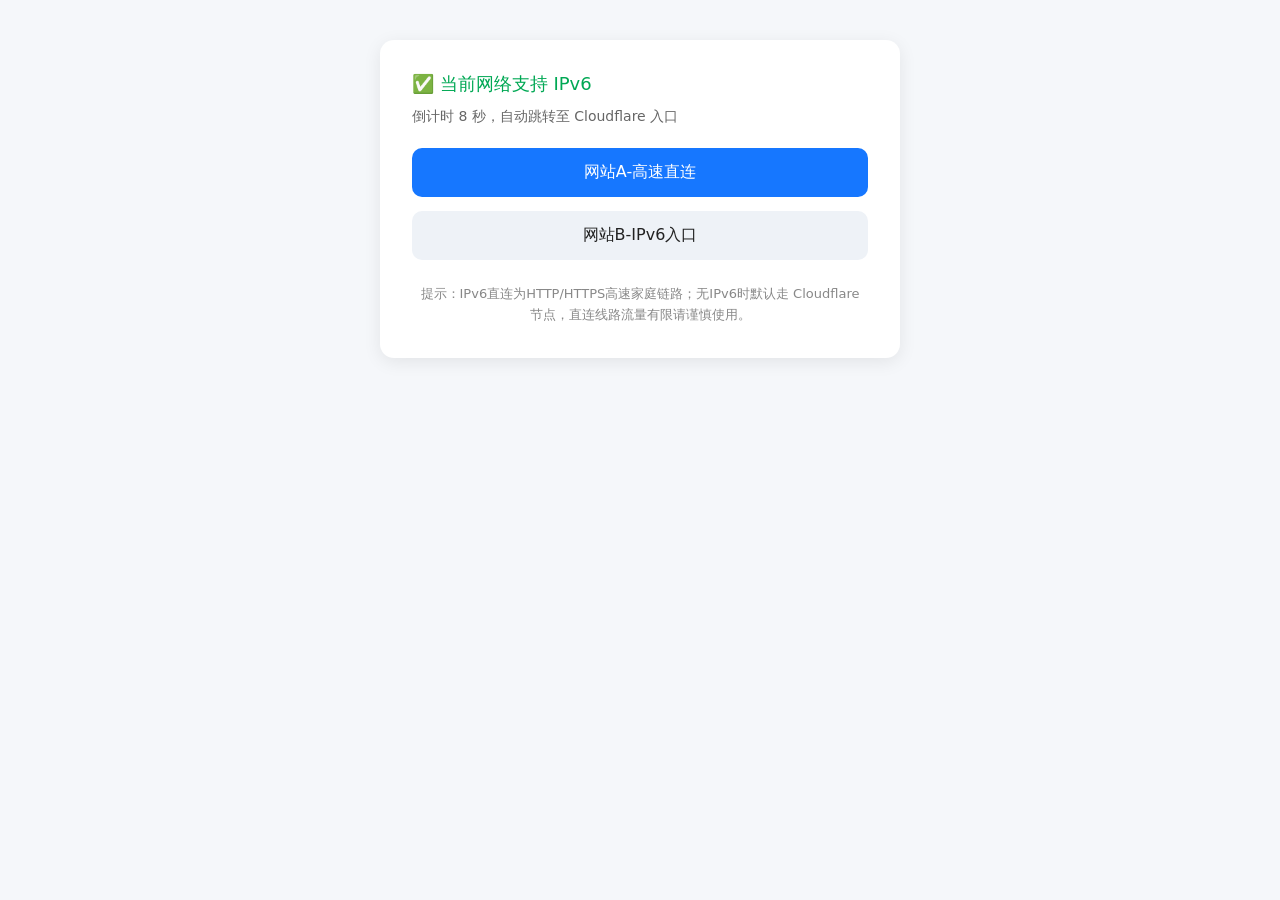
==== index.html @ 2b81e606 "Update index.html" ====
<!DOCTYPE html>
<html lang="zh-CN">
<head>
<meta charset="UTF-8">
<meta name="viewport" content="width=device-width, initial-scale=1.0">
<title>网络入口智能选择</title>
<style>
*{box-sizing:border-box;margin:0;padding:0;}
body{font-family:system-ui,-apple-system,Segoe UI,Roboto,sans-serif;margin:0;padding:40px 20px;background:#f5f7fa;color:#222;min-height:100vh;display:flex;flex-direction:column;align-items:center;}
.container{max-width:520px;width:100%;background:#fff;padding:32px;border-radius:14px;box-shadow:0 4px 18px rgba(0,0,0,0.08);}
.status{font-size:18px;margin-bottom:12px;font-weight:500;}
.ok{color:#00a854;}
.no{color:#f5222d;}
.detecting{color:#1677ff;}
.countdown{font-size:14px;color:#666;margin-bottom:20px;min-height:20px;}
.ping-box{margin-bottom:20px;padding:12px;background:#f8f9fa;border-radius:8px;font-size:13px;display:none;}
.ping-box ul{list-style:none;margin-top:8px;}
.ping-box li{display:flex;justify-content:space-between;padding:4px 0;color:#555;}
.ping-box li.fast{color:#00a854;}
.btns{display:flex;flex-direction:column;gap:14px;}
a.btn{display:block;text-align:center;padding:14px 16px;border-radius:10px;text-decoration:none;font-size:16px;font-weight:500;transition:0.2s;}
a.btn-primary{background:#1677ff;color:#fff;}
a.btn-primary:hover{background:#0958d9;}
a.btn-secondary{background:#eef2f7;color:#222;}
a.btn-secondary:hover{background:#dde3ec;}
.tip-note{margin-top:24px;font-size:13px;color:#888;text-align:center;line-height:1.6;}
</style>
</head>
<body>
<div class="container">
<div id="statusText" class="status detecting">⚡ 正在检测网络环境…</div>
<div id="cdText" class="countdown"></div>

<!-- 备用线路延迟展示区 -->
<div id="pingBox" class="ping-box">
  <div>📊 IPv4 备用线路延迟检测：</div>
  <ul id="pingList"></ul>
</div>

<div id="btnGroup" class="btns"></div>

<div class="tip-note">
提示：IPv6直连为HTTP/HTTPS高速家庭链路；无IPv6时默认走 Cloudflare 节点，直连线路流量有限请谨慎使用。
</div>
</div>

<script>
// 1. 线路链接定义
const LINKS = {
    ipv6Yes: [
        { name: "网站A-高速直连", url: "http://linksprit.yyboxdns.com:5244/" },
        { name: "网站B-IPv6入口", url: "https://783326209.xyz:1524/" }
    ],
    ipv6No: [
        { name: "Cloudflare 首选入口", url: "https://pan.783326209.xyz/" },     // 默认第一选
        { name: "NAT中转入口", url: "https://nat77.yyboxdns.com:11558" },
        { name: "IPv4直连备用 (限流量)", url: "https://linksprit.iepose.cn/" } 
    ]
};

const DETECT_TIMEOUT = 1200; // IPv6 检测超时 (ms)
const AUTO_COUNT = 8;        // 跳转倒计时 (s)

// 2. IPv6 快速检测
function checkSingleIPv6(url, timeout) {
    return new Promise((resolve, reject) => {
        const img = new Image();
        const timer = setTimeout(() => { img.src = ""; reject(); }, timeout);
        img.onload = img.onerror = () => { clearTimeout(timer); resolve(true); };
        img.src = url + "?t=" + Date.now();
    });
}

async function detectIPv6() {
    const nodes = [
        "https://v6.ipv6-test.de/img/empty.gif",
        "https://ipv6.test-ipv6.com/images-idx/00.gif"
    ];
    try {
        await Promise.any(nodes.map(url => checkSingleIPv6(url, DETECT_TIMEOUT)));
        return true;
    } catch {
        return false;
    }
}

// 3. 对输入的 URL 发起简单的 HTTP 延迟测试
function testUrlLatency(targetUrl, timeout = 1800) {
    return new Promise((resolve) => {
        const start = performance.now();
        const img = new Image();
        let handled = false;
        
        const timer = setTimeout(() => {
            if (!handled) { handled = true; img.src = ""; resolve(Infinity); }
        }, timeout);

        img.onload = img.onerror = () => {
            if (!handled) {
                handled = true;
                clearTimeout(timer);
                resolve(Math.round(performance.now() - start));
            }
        };

        // 通过拼接 favicon.ico 进行链接测速
        try {
            const urlObj = new URL(targetUrl);
            img.src = `${urlObj.origin}/favicon.ico?t=${Date.now()}`;
        } catch(e) {
            img.src = targetUrl + "?t=" + Date.now();
        }
    });
}

// 并发测试 IPv4 的三个入口延迟
async function checkIPv4Latencies() {
    const box = document.getElementById("pingBox");
    const listEl = document.getElementById("pingList");
    box.style.display = "block";

    // 对 ipv6No 中的 3 个网址并发测速
    const tasks = LINKS.ipv6No.map(async (item) => {
        const latency = await testUrlLatency(item.url);
        return { name: item.name, latency };
    });

    const results = await Promise.all(tasks);

    // 渲染延迟列表
    listEl.innerHTML = "";
    results.forEach((item) => {
        const li = document.createElement("li");
        const msText = item.latency === Infinity ? "超时" : `${item.latency} ms`;
        if (item.latency < 200) li.className = "fast";
        li.innerHTML = `<span>${item.name}</span><span>${msText}</span>`;
        listEl.appendChild(li);
    });
}

// 4. 渲染按钮与倒计时
function renderButtons(list){
    const box = document.getElementById("btnGroup");
    box.innerHTML = "";
    list.forEach((item, idx) => {
        const a = document.createElement("a");
        a.className = idx === 0 ? "btn btn-primary" : "btn btn-secondary";
        a.href = item.url;
        a.textContent = item.name;
        box.appendChild(a);
    });
}

function startCountdown(sec, callback){
    let t = sec;
    const el = document.getElementById("cdText");
    el.innerText = `倒计时 ${t} 秒，自动跳转至 Cloudflare 入口`;
    
    const timer = setInterval(() => {
        t -= 1;
        if (t < 0) {
            clearInterval(timer);
            callback();
        } else {
            el.innerText = `倒计时 ${t} 秒，自动跳转至 Cloudflare 入口`;
        }
    }, 1000);
}

// 5. 主程序逻辑
(async function main(){
    const statusEl = document.getElementById("statusText");
    const hasIPv6 = await detectIPv6();

    if (hasIPv6) {
        statusEl.className = "status ok";
        statusEl.innerText = "✅ 当前网络支持 IPv6";
        renderButtons(LINKS.ipv6Yes);
        startCountdown(AUTO_COUNT, () => {
            location.assign(LINKS.ipv6Yes[0].url);
        });
    } else {
        statusEl.className = "status no";
        statusEl.innerText = "❌ 当前无可用 IPv6，已切换至备用线路";
        
        // 渲染按顺序排列的按钮（Cloudflare 为首选蓝色按钮）
        renderButtons(LINKS.ipv6No);

        // 后台并发检测 3 个网址的延迟并展示在页面上
        checkIPv4Latencies();

        // 倒计时结束后固定跳转至第 1 个入口（即 Cloudflare 首选入口）
        startCountdown(AUTO_COUNT, () => {
            location.assign(LINKS.ipv6No[0].url);
        });
    }
})();
</script>
</body>
</html>
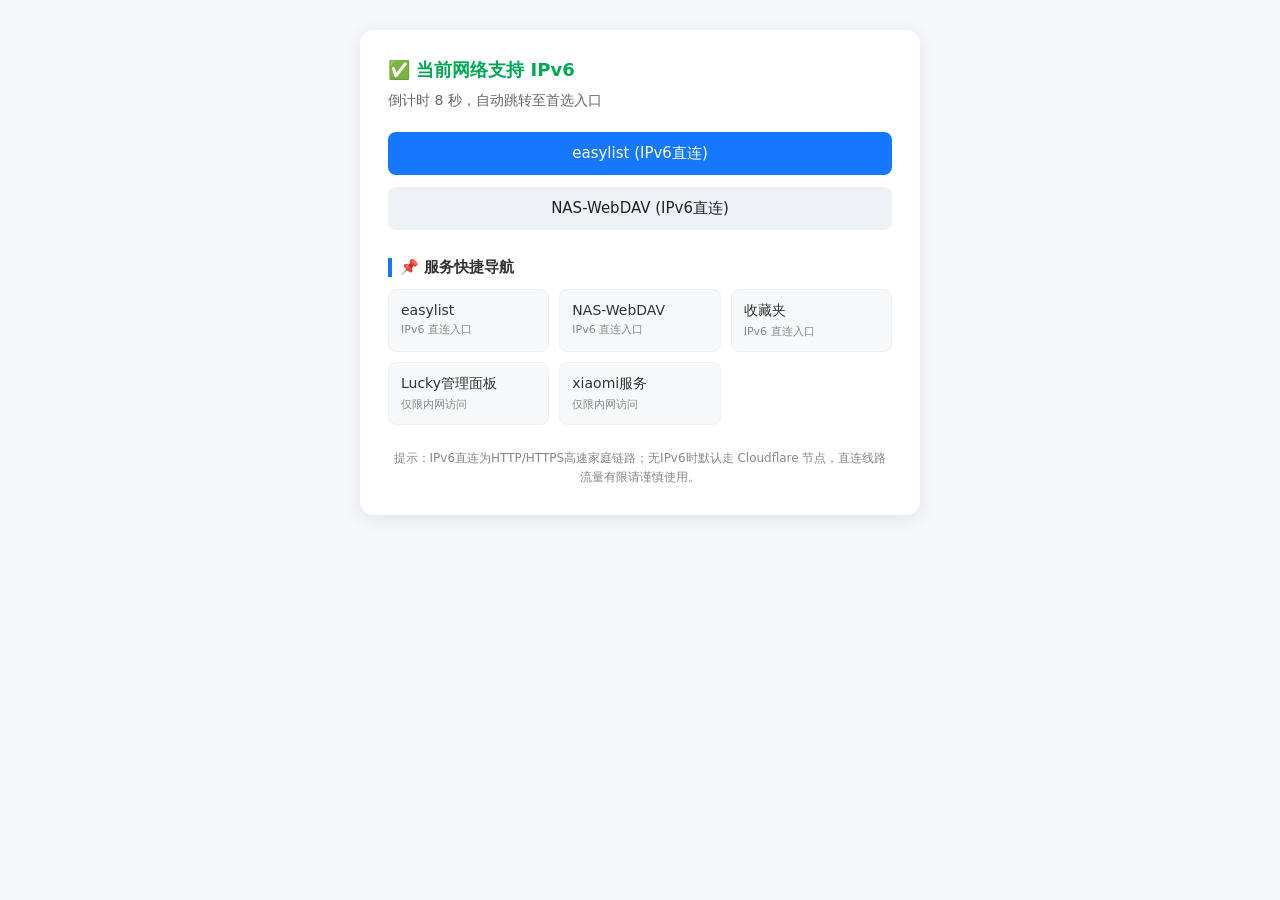
==== commit dfee24f5: "Update index.html" ====
--- a/index.html
+++ b/index.html
@@ -4,11 +4,18 @@
 <meta charset="UTF-8">
 <meta name="viewport" content="width=device-width, initial-scale=1.0">
 <title>网络入口智能选择</title>
+
+<!-- GitHub Pages 专属优化：预解析核心域名 DNS -->
+<link rel="dns-prefetch" href="//pan.783326209.xyz">
+<link rel="dns-prefetch" href="//783326209.xyz">
+<link rel="dns-prefetch" href="//nat77.yyboxdns.com">
+<link rel="dns-prefetch" href="//linksprit.iepose.cn">
+
 <style>
 *{box-sizing:border-box;margin:0;padding:0;}
-body{font-family:system-ui,-apple-system,Segoe UI,Roboto,sans-serif;margin:0;padding:40px 20px;background:#f5f7fa;color:#222;min-height:100vh;display:flex;flex-direction:column;align-items:center;}
-.container{max-width:520px;width:100%;background:#fff;padding:32px;border-radius:14px;box-shadow:0 4px 18px rgba(0,0,0,0.08);}
-.status{font-size:18px;margin-bottom:12px;font-weight:500;}
+body{font-family:system-ui,-apple-system,Segoe UI,Roboto,sans-serif;padding:30px 16px;background:#f5f7fa;color:#222;min-height:100vh;display:flex;flex-direction:column;align-items:center;}
+.container{max-width:560px;width:100%;background:#fff;padding:28px;border-radius:14px;box-shadow:0 4px 18px rgba(0,0,0,0.08);}
+.status{font-size:18px;margin-bottom:10px;font-weight:600;}
 .ok{color:#00a854;}
 .no{color:#f5222d;}
 .detecting{color:#1677ff;}
@@ -17,13 +24,22 @@
 .ping-box ul{list-style:none;margin-top:8px;}
 .ping-box li{display:flex;justify-content:space-between;padding:4px 0;color:#555;}
 .ping-box li.fast{color:#00a854;}
-.btns{display:flex;flex-direction:column;gap:14px;}
-a.btn{display:block;text-align:center;padding:14px 16px;border-radius:10px;text-decoration:none;font-size:16px;font-weight:500;transition:0.2s;}
+.btns{display:flex;flex-direction:column;gap:12px;}
+a.btn{display:block;text-align:center;padding:12px 16px;border-radius:8px;text-decoration:none;font-size:15px;font-weight:500;transition:0.2s;}
 a.btn-primary{background:#1677ff;color:#fff;}
 a.btn-primary:hover{background:#0958d9;}
 a.btn-secondary{background:#eef2f7;color:#222;}
 a.btn-secondary:hover{background:#dde3ec;}
-.tip-note{margin-top:24px;font-size:13px;color:#888;text-align:center;line-height:1.6;}
+
+/* 新增底部导航区样式 */
+.section-title{margin-top:28px;margin-bottom:12px;font-size:15px;font-weight:600;color:#333;border-left:4px solid #1677ff;padding-left:8px;}
+.services-grid{display:grid;grid-template-columns:repeat(auto-fill, minmax(150px, 1fr));gap:10px;}
+.service-card{display:flex;flex-direction:column;padding:12px;background:#f8f9fa;border:1px solid #eef2f7;border-radius:8px;text-decoration:none;color:#333;transition:0.2s;}
+.service-card:hover{background:#eef2f7;border-color:#d0d7de;}
+.service-name{font-size:14px;font-weight:500;margin-bottom:4px;}
+.service-tag{font-size:11px;color:#888;}
+
+.tip-note{margin-top:24px;font-size:12px;color:#888;text-align:center;line-height:1.6;}
 </style>
 </head>
 <body>
@@ -37,7 +53,12 @@
   <ul id="pingList"></ul>
 </div>
 
+<!-- 核心导航按钮 (自动判定类型跳转) -->
 <div id="btnGroup" class="btns"></div>
+
+<!-- 底部服务导航列表 -->
+<div class="section-title">📌 服务快捷导航</div>
+<div id="servicesGroup" class="services-grid"></div>
 
 <div class="tip-note">
 提示：IPv6直连为HTTP/HTTPS高速家庭链路；无IPv6时默认走 Cloudflare 节点，直连线路流量有限请谨慎使用。
@@ -45,23 +66,32 @@
 </div>
 
 <script>
-// 1. 线路链接定义
+// 1. 核心分流入口
 const LINKS = {
     ipv6Yes: [
-        { name: "网站A-高速直连", url: "http://linksprit.yyboxdns.com:5244/" },
-        { name: "网站B-IPv6入口", url: "https://783326209.xyz:1524/" }
+        { name: "easylist (IPv6直连)", url: "http://783326209.xyz:1524" },
+        { name: "NAS-WebDAV (IPv6直连)", url: "http://783326209.xyz:1505" }
     ],
     ipv6No: [
-        { name: "Cloudflare 首选入口", url: "https://pan.783326209.xyz/" },     // 默认第一选
+        { name: "Cloudflare 首选入口", url: "https://pan.783326209.xyz/" },     
         { name: "NAT中转入口", url: "https://nat77.yyboxdns.com:11558" },
         { name: "IPv4直连备用 (限流量)", url: "https://linksprit.iepose.cn/" } 
     ]
 };
 
+// 2. 底部服务列表数据（支持 IPv4 / IPv6 / 内网 智能映射）
+const SERVICES = [
+    { name: "easylist", v4: "http://pan.783326209.xyz", v6: "http://783326209.xyz:1524", lan: "http://192.168.2.105:5244" },
+    { name: "NAS-WebDAV", v4: "http://dav.783326209.xyz", v6: "http://783326209.xyz:1505", lan: "http://192.168.2.105:5005" },
+    { name: "收藏夹", v4: "https://book.783326209.xyz", v6: "http://783326209.xyz:1392", lan: "http://192.168.2.105:35092" },
+    { name: "Lucky管理面板", v4: "", v6: "", lan: "http://192.168.2.105:16601/" },
+    { name: "xiaomi服务", v4: "", v6: "", lan: "http://192.168.2.105:35041/" }
+];
+
 const DETECT_TIMEOUT = 1200; // IPv6 检测超时 (ms)
 const AUTO_COUNT = 8;        // 跳转倒计时 (s)
 
-// 2. IPv6 快速检测
+// 3. IPv6 快速检测
 function checkSingleIPv6(url, timeout) {
     return new Promise((resolve, reject) => {
         const img = new Image();
@@ -84,7 +114,7 @@
     }
 }
 
-// 3. 对输入的 URL 发起简单的 HTTP 延迟测试
+// 4. 对备用入口发起 HTTP 延迟测试
 function testUrlLatency(targetUrl, timeout = 1800) {
     return new Promise((resolve) => {
         const start = performance.now();
@@ -103,7 +133,6 @@
             }
         };
 
-        // 通过拼接 favicon.ico 进行链接测速
         try {
             const urlObj = new URL(targetUrl);
             img.src = `${urlObj.origin}/favicon.ico?t=${Date.now()}`;
@@ -113,13 +142,11 @@
     });
 }
 
-// 并发测试 IPv4 的三个入口延迟
 async function checkIPv4Latencies() {
     const box = document.getElementById("pingBox");
     const listEl = document.getElementById("pingList");
     box.style.display = "block";
 
-    // 对 ipv6No 中的 3 个网址并发测速
     const tasks = LINKS.ipv6No.map(async (item) => {
         const latency = await testUrlLatency(item.url);
         return { name: item.name, latency };
@@ -127,7 +154,6 @@
 
     const results = await Promise.all(tasks);
 
-    // 渲染延迟列表
     listEl.innerHTML = "";
     results.forEach((item) => {
         const li = document.createElement("li");
@@ -138,7 +164,7 @@
     });
 }
 
-// 4. 渲染按钮与倒计时
+// 5. 渲染顶部核心入口按钮
 function renderButtons(list){
     const box = document.getElementById("btnGroup");
     box.innerHTML = "";
@@ -151,10 +177,42 @@
     });
 }
 
+// 6. 渲染底部服务卡片列表 (智能选择 v6 / v4 / 内网 目标)
+function renderServices(hasIPv6) {
+    const group = document.getElementById("servicesGroup");
+    group.innerHTML = "";
+
+    SERVICES.forEach(item => {
+        let targetUrl = "";
+        let tagText = "";
+
+        if (hasIPv6 && item.v6) {
+            targetUrl = item.v6;
+            tagText = "IPv6 直连入口";
+        } else if (item.v4) {
+            targetUrl = item.v4;
+            tagText = "IPv4 入口";
+        } else {
+            targetUrl = item.lan;
+            tagText = "仅限内网访问";
+        }
+
+        const a = document.createElement("a");
+        a.className = "service-card";
+        a.href = targetUrl;
+        a.target = "_blank"; // 底部快捷链接默认新标签页打开
+        a.innerHTML = `
+            <span class="service-name">${item.name}</span>
+            <span class="service-tag">${tagText}</span>
+        `;
+        group.appendChild(a);
+    });
+}
+
 function startCountdown(sec, callback){
     let t = sec;
     const el = document.getElementById("cdText");
-    el.innerText = `倒计时 ${t} 秒，自动跳转至 Cloudflare 入口`;
+    el.innerText = `倒计时 ${t} 秒，自动跳转至首选入口`;
     
     const timer = setInterval(() => {
         t -= 1;
@@ -162,15 +220,18 @@
             clearInterval(timer);
             callback();
         } else {
-            el.innerText = `倒计时 ${t} 秒，自动跳转至 Cloudflare 入口`;
+            el.innerText = `倒计时 ${t} 秒，自动跳转至首选入口`;
         }
     }, 1000);
 }
 
-// 5. 主程序逻辑
+// 7. 主逻辑流程
 (async function main(){
     const statusEl = document.getElementById("statusText");
     const hasIPv6 = await detectIPv6();
+
+    // 根据网络探测结果渲染底部服务列表
+    renderServices(hasIPv6);
 
     if (hasIPv6) {
         statusEl.className = "status ok";
@@ -181,15 +242,11 @@
         });
     } else {
         statusEl.className = "status no";
-        statusEl.innerText = "❌ 当前无可用 IPv6，已切换至备用线路";
+        statusEl.innerText = "❌ 当前无可用 IPv6，已切换至 Cloudflare 节点";
         
-        // 渲染按顺序排列的按钮（Cloudflare 为首选蓝色按钮）
         renderButtons(LINKS.ipv6No);
-
-        // 后台并发检测 3 个网址的延迟并展示在页面上
         checkIPv4Latencies();
 
-        // 倒计时结束后固定跳转至第 1 个入口（即 Cloudflare 首选入口）
         startCountdown(AUTO_COUNT, () => {
             location.assign(LINKS.ipv6No[0].url);
         });
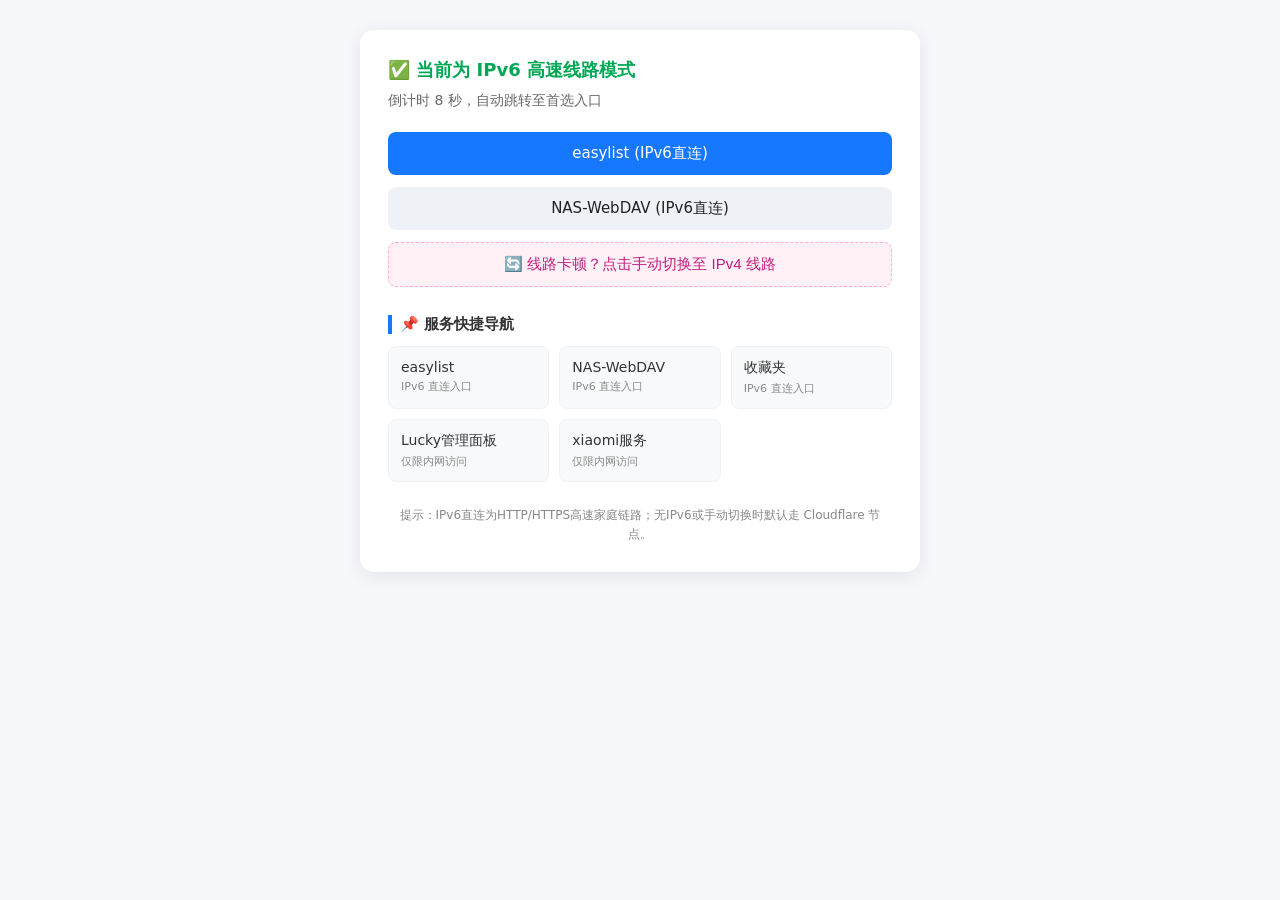
==== commit 6d7e3b78: "Update index.html" ====
--- a/index.html
+++ b/index.html
@@ -5,7 +5,6 @@
 <meta name="viewport" content="width=device-width, initial-scale=1.0">
 <title>网络入口智能选择</title>
 
-<!-- GitHub Pages 专属优化：预解析核心域名 DNS -->
 <link rel="dns-prefetch" href="//pan.783326209.xyz">
 <link rel="dns-prefetch" href="//783326209.xyz">
 <link rel="dns-prefetch" href="//nat77.yyboxdns.com">
@@ -25,13 +24,15 @@
 .ping-box li{display:flex;justify-content:space-between;padding:4px 0;color:#555;}
 .ping-box li.fast{color:#00a854;}
 .btns{display:flex;flex-direction:column;gap:12px;}
-a.btn{display:block;text-align:center;padding:12px 16px;border-radius:8px;text-decoration:none;font-size:15px;font-weight:500;transition:0.2s;}
+a.btn, button.btn{display:block;width:100%;text-align:center;padding:12px 16px;border-radius:8px;text-decoration:none;font-size:15px;font-weight:500;transition:0.2s;border:none;cursor:pointer;}
 a.btn-primary{background:#1677ff;color:#fff;}
 a.btn-primary:hover{background:#0958d9;}
-a.btn-secondary{background:#eef2f7;color:#222;}
-a.btn-secondary:hover{background:#dde3ec;}
-
-/* 新增底部导航区样式 */
+a.btn-secondary, button.btn-secondary{background:#eef2f7;color:#222;}
+a.btn-secondary:hover, button.btn-secondary:hover{background:#dde3ec;}
+button.btn-switch{background:#fff0f6;color:#c41d7f;border:1px dashed #ffadd2;}
+button.btn-switch:hover{background:#ffd6e7;}
+
+/* 底部导航区样式 */
 .section-title{margin-top:28px;margin-bottom:12px;font-size:15px;font-weight:600;color:#333;border-left:4px solid #1677ff;padding-left:8px;}
 .services-grid{display:grid;grid-template-columns:repeat(auto-fill, minmax(150px, 1fr));gap:10px;}
 .service-card{display:flex;flex-direction:column;padding:12px;background:#f8f9fa;border:1px solid #eef2f7;border-radius:8px;text-decoration:none;color:#333;transition:0.2s;}
@@ -47,21 +48,18 @@
 <div id="statusText" class="status detecting">⚡ 正在检测网络环境…</div>
 <div id="cdText" class="countdown"></div>
 
-<!-- 备用线路延迟展示区 -->
 <div id="pingBox" class="ping-box">
   <div>📊 IPv4 备用线路延迟检测：</div>
   <ul id="pingList"></ul>
 </div>
 
-<!-- 核心导航按钮 (自动判定类型跳转) -->
 <div id="btnGroup" class="btns"></div>
 
-<!-- 底部服务导航列表 -->
 <div class="section-title">📌 服务快捷导航</div>
 <div id="servicesGroup" class="services-grid"></div>
 
 <div class="tip-note">
-提示：IPv6直连为HTTP/HTTPS高速家庭链路；无IPv6时默认走 Cloudflare 节点，直连线路流量有限请谨慎使用。
+提示：IPv6直连为HTTP/HTTPS高速家庭链路；无IPv6或手动切换时默认走 Cloudflare 节点。
 </div>
 </div>
 
@@ -79,7 +77,7 @@
     ]
 };
 
-// 2. 底部服务列表数据（支持 IPv4 / IPv6 / 内网 智能映射）
+// 2. 底部服务列表数据
 const SERVICES = [
     { name: "easylist", v4: "http://pan.783326209.xyz", v6: "http://783326209.xyz:1524", lan: "http://192.168.2.105:5244" },
     { name: "NAS-WebDAV", v4: "http://dav.783326209.xyz", v6: "http://783326209.xyz:1505", lan: "http://192.168.2.105:5005" },
@@ -90,6 +88,8 @@
 
 const DETECT_TIMEOUT = 1200; // IPv6 检测超时 (ms)
 const AUTO_COUNT = 8;        // 跳转倒计时 (s)
+let timerInstance = null;    // 倒计时定时器句柄
+let isDetectedIPv6 = false;  // 记录实际探测到的 IPv6 支持状态
 
 // 3. IPv6 快速检测
 function checkSingleIPv6(url, timeout) {
@@ -164,10 +164,12 @@
     });
 }
 
-// 5. 渲染顶部核心入口按钮
-function renderButtons(list){
+// 5. 渲染顶部核心入口按钮 (含手动切换按钮)
+function renderButtons(list, activeMode) {
     const box = document.getElementById("btnGroup");
     box.innerHTML = "";
+    
+    // 渲染常规线路按钮
     list.forEach((item, idx) => {
         const a = document.createElement("a");
         a.className = idx === 0 ? "btn btn-primary" : "btn btn-secondary";
@@ -175,10 +177,24 @@
         a.textContent = item.name;
         box.appendChild(a);
     });
-}
-
-// 6. 渲染底部服务卡片列表 (智能选择 v6 / v4 / 内网 目标)
-function renderServices(hasIPv6) {
+
+    // 如果设备实际支持 IPv6，额外渲染手动模式切换按钮
+    if (isDetectedIPv6) {
+        const switchBtn = document.createElement("button");
+        switchBtn.className = "btn btn-switch";
+        if (activeMode === 'v6') {
+            switchBtn.textContent = "🔄 线路卡顿？点击手动切换至 IPv4 线路";
+            switchBtn.onclick = () => switchMode('v4');
+        } else {
+            switchBtn.textContent = "⚡ 点击切回 IPv6 高速线路";
+            switchBtn.onclick = () => switchMode('v6');
+        }
+        box.appendChild(switchBtn);
+    }
+}
+
+// 6. 渲染底部服务卡片列表
+function renderServices(useIPv6Mode) {
     const group = document.getElementById("servicesGroup");
     group.innerHTML = "";
 
@@ -186,7 +202,7 @@
         let targetUrl = "";
         let tagText = "";
 
-        if (hasIPv6 && item.v6) {
+        if (useIPv6Mode && item.v6) {
             targetUrl = item.v6;
             tagText = "IPv6 直连入口";
         } else if (item.v4) {
@@ -200,7 +216,7 @@
         const a = document.createElement("a");
         a.className = "service-card";
         a.href = targetUrl;
-        a.target = "_blank"; // 底部快捷链接默认新标签页打开
+        a.target = "_blank";
         a.innerHTML = `
             <span class="service-name">${item.name}</span>
             <span class="service-tag">${tagText}</span>
@@ -209,15 +225,18 @@
     });
 }
 
+// 倒计时控制器
 function startCountdown(sec, callback){
+    if (timerInstance) clearInterval(timerInstance);
+    
     let t = sec;
     const el = document.getElementById("cdText");
     el.innerText = `倒计时 ${t} 秒，自动跳转至首选入口`;
     
-    const timer = setInterval(() => {
+    timerInstance = setInterval(() => {
         t -= 1;
         if (t < 0) {
-            clearInterval(timer);
+            clearInterval(timerInstance);
             callback();
         } else {
             el.innerText = `倒计时 ${t} 秒，自动跳转至首选入口`;
@@ -225,31 +244,47 @@
     }, 1000);
 }
 
-// 7. 主逻辑流程
-(async function main(){
+// 7. 切换 IPv4 / IPv6 展示模式
+function switchMode(targetMode) {
     const statusEl = document.getElementById("statusText");
-    const hasIPv6 = await detectIPv6();
-
-    // 根据网络探测结果渲染底部服务列表
-    renderServices(hasIPv6);
-
-    if (hasIPv6) {
+    const pingBox = document.getElementById("pingBox");
+
+    if (targetMode === 'v4') {
+        statusEl.className = "status no";
+        statusEl.innerText = "🔀 已手动切换至 IPv4 线路模式";
+        
+        renderServices(false);
+        renderButtons(LINKS.ipv6No, 'v4');
+        checkIPv4Latencies();
+
+        startCountdown(AUTO_COUNT, () => {
+            location.assign(LINKS.ipv6No[0].url);
+        });
+    } else {
         statusEl.className = "status ok";
-        statusEl.innerText = "✅ 当前网络支持 IPv6";
-        renderButtons(LINKS.ipv6Yes);
+        statusEl.innerText = "✅ 当前为 IPv6 高速线路模式";
+        pingBox.style.display = "none";
+
+        renderServices(true);
+        renderButtons(LINKS.ipv6Yes, 'v6');
+
         startCountdown(AUTO_COUNT, () => {
             location.assign(LINKS.ipv6Yes[0].url);
         });
+    }
+}
+
+// 8. 主逻辑流程
+(async function main(){
+    const statusEl = document.getElementById("statusText");
+    isDetectedIPv6 = await detectIPv6();
+
+    if (isDetectedIPv6) {
+        switchMode('v6');
     } else {
         statusEl.className = "status no";
-        statusEl.innerText = "❌ 当前无可用 IPv6，已切换至 Cloudflare 节点";
-        
-        renderButtons(LINKS.ipv6No);
-        checkIPv4Latencies();
-
-        startCountdown(AUTO_COUNT, () => {
-            location.assign(LINKS.ipv6No[0].url);
-        });
+        statusEl.innerText = "❌ 当前无可用 IPv6，已自动切换至 Cloudflare 节点";
+        switchMode('v4');
     }
 })();
 </script>
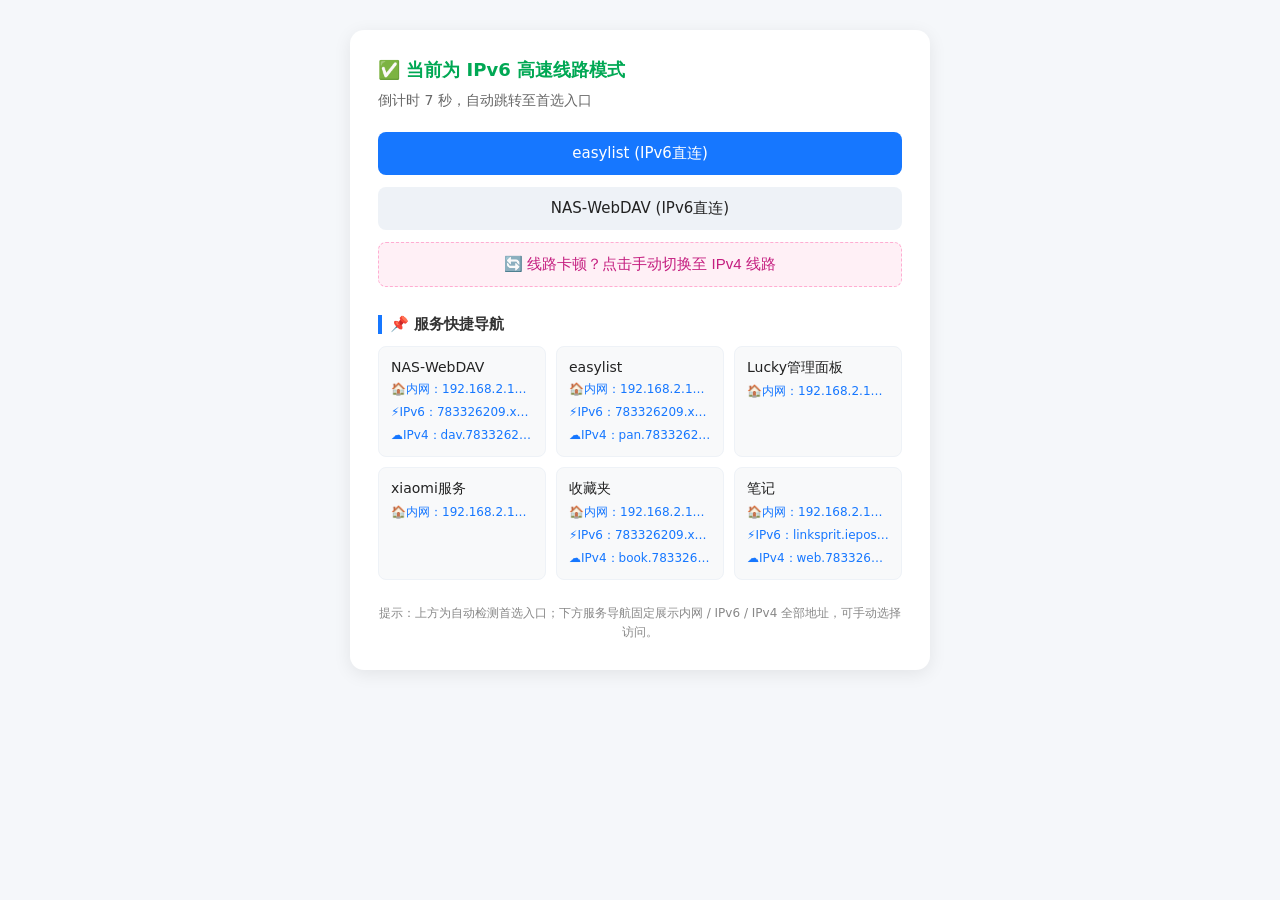
==== commit de625191: "Update index.html" ====
--- a/index.html
+++ b/index.html
@@ -4,16 +4,14 @@
 <meta charset="UTF-8">
 <meta name="viewport" content="width=device-width, initial-scale=1.0">
 <title>网络入口智能选择</title>
-
 <link rel="dns-prefetch" href="//pan.783326209.xyz">
 <link rel="dns-prefetch" href="//783326209.xyz">
 <link rel="dns-prefetch" href="//nat77.yyboxdns.com">
 <link rel="dns-prefetch" href="//linksprit.iepose.cn">
-
 <style>
 *{box-sizing:border-box;margin:0;padding:0;}
 body{font-family:system-ui,-apple-system,Segoe UI,Roboto,sans-serif;padding:30px 16px;background:#f5f7fa;color:#222;min-height:100vh;display:flex;flex-direction:column;align-items:center;}
-.container{max-width:560px;width:100%;background:#fff;padding:28px;border-radius:14px;box-shadow:0 4px 18px rgba(0,0,0,0.08);}
+.container{max-width:580px;width:100%;background:#fff;padding:28px;border-radius:14px;box-shadow:0 4px 18px rgba(0,0,0,0.08);}
 .status{font-size:18px;margin-bottom:10px;font-weight:600;}
 .ok{color:#00a854;}
 .no{color:#f5222d;}
@@ -31,15 +29,13 @@
 a.btn-secondary:hover, button.btn-secondary:hover{background:#dde3ec;}
 button.btn-switch{background:#fff0f6;color:#c41d7f;border:1px dashed #ffadd2;}
 button.btn-switch:hover{background:#ffd6e7;}
-
-/* 底部导航区样式 */
 .section-title{margin-top:28px;margin-bottom:12px;font-size:15px;font-weight:600;color:#333;border-left:4px solid #1677ff;padding-left:8px;}
-.services-grid{display:grid;grid-template-columns:repeat(auto-fill, minmax(150px, 1fr));gap:10px;}
-.service-card{display:flex;flex-direction:column;padding:12px;background:#f8f9fa;border:1px solid #eef2f7;border-radius:8px;text-decoration:none;color:#333;transition:0.2s;}
-.service-card:hover{background:#eef2f7;border-color:#d0d7de;}
-.service-name{font-size:14px;font-weight:500;margin-bottom:4px;}
-.service-tag{font-size:11px;color:#888;}
-
+/* 静态表格按钮布局 */
+.services-table{display:grid;grid-template-columns:repeat(auto-fill, minmax(160px, 1fr));gap:10px;}
+.service-item{display:flex;flex-direction:column;padding:12px;background:#f8f9fa;border:1px solid #eef2f7;border-radius:8px;gap:6px;}
+.service-title{font-size:14px;font-weight:500;}
+.service-item a{font-size:12px;color:#1677ff;text-decoration:none;overflow:hidden;text-overflow:ellipsis;white-space:nowrap;}
+.service-item a:hover{text-decoration:underline;}
 .tip-note{margin-top:24px;font-size:12px;color:#888;text-align:center;line-height:1.6;}
 </style>
 </head>
@@ -47,51 +43,73 @@
 <div class="container">
 <div id="statusText" class="status detecting">⚡ 正在检测网络环境…</div>
 <div id="cdText" class="countdown"></div>
-
 <div id="pingBox" class="ping-box">
   <div>📊 IPv4 备用线路延迟检测：</div>
   <ul id="pingList"></ul>
 </div>
-
 <div id="btnGroup" class="btns"></div>
 
+<!-- 下方【服务快捷导航】完全静态写死，不受JS切换影响 -->
 <div class="section-title">📌 服务快捷导航</div>
-<div id="servicesGroup" class="services-grid"></div>
+<div class="services-table">
+    <div class="service-item">
+        <div class="service-title">NAS‑WebDAV</div>
+        <a target="_blank" href="http://192.168.2.105:5005">🏠内网：192.168.2.105:5005</a>
+        <a target="_blank" href="http://783326209.xyz:1505">⚡IPv6：783326209.xyz:1505</a>
+        <a target="_blank" href="http://dav.783326209.xyz">☁IPv4：dav.783326209.xyz</a>
+    </div>
+    <div class="service-item">
+        <div class="service-title">easylist</div>
+        <a target="_blank" href="http://192.168.2.105:5244">🏠内网：192.168.2.105:5244</a>
+        <a target="_blank" href="http://783326209.xyz:1524">⚡IPv6：783326209.xyz:1524</a>
+        <a target="_blank" href="http://pan.783326209.xyz">☁IPv4：pan.783326209.xyz</a>
+    </div>
+    <div class="service-item">
+        <div class="service-title">Lucky管理面板</div>
+        <a target="_blank" href="http://192.168.2.105:16601/">🏠内网：192.168.2.105:16601</a>
+    </div>
+    <div class="service-item">
+        <div class="service-title">xiaomi服务</div>
+        <a target="_blank" href="http://192.168.2.105:35041/">🏠内网：192.168.2.105:35041</a>
+    </div>
+    <div class="service-item">
+        <div class="service-title">收藏夹</div>
+        <a target="_blank" href="http://192.168.2.105:35092">🏠内网：192.168.2.105:35092</a>
+        <a target="_blank" href="http://783326209.xyz:1392">⚡IPv6：783326209.xyz:1392</a>
+        <a target="_blank" href="https://book.783326209.xyz">☁IPv4：book.783326209.xyz</a>
+    </div>
+    <div class="service-item">
+        <div class="service-title">笔记</div>
+        <a target="_blank" href="http://192.168.2.105:35092">🏠内网：192.168.2.105:35092</a>
+        <a target="_blank" href="http://linksprit.iepose.cn/">⚡IPv6：linksprit.iepose.cn</a>
+        <a target="_blank" href="https://web.783326209.xyz">☁IPv4：web.783326209.xyz</a>
+    </div>
+</div>
 
 <div class="tip-note">
-提示：IPv6直连为HTTP/HTTPS高速家庭链路；无IPv6或手动切换时默认走 Cloudflare 节点。
-</div>
-</div>
-
+提示：上方为自动检测首选入口；下方服务导航固定展示内网 / IPv6 / IPv4 全部地址，可手动选择访问。
+</div>
+</div>
 <script>
-// 1. 核心分流入口
+// 1.主入口线路（保持原样不变）
 const LINKS = {
     ipv6Yes: [
         { name: "easylist (IPv6直连)", url: "http://783326209.xyz:1524" },
-        { name: "NAS-WebDAV (IPv6直连)", url: "http://783326209.xyz:1505" }
+        { name: "NAS‑WebDAV (IPv6直连)", url: "http://783326209.xyz:1505" }
     ],
     ipv6No: [
-        { name: "Cloudflare 首选入口", url: "https://pan.783326209.xyz/" },     
+        { name: "Cloudflare 首选入口", url: "https://pan.783326209.xyz/" },
         { name: "NAT中转入口", url: "https://nat77.yyboxdns.com:11558" },
-        { name: "IPv4直连备用 (限流量)", url: "https://linksprit.iepose.cn/" } 
+        { name: "IPv4直连备用 (限流量)", url: "https://linksprit.iepose.cn/" }
     ]
 };
 
-// 2. 底部服务列表数据
-const SERVICES = [
-    { name: "easylist", v4: "http://pan.783326209.xyz", v6: "http://783326209.xyz:1524", lan: "http://192.168.2.105:5244" },
-    { name: "NAS-WebDAV", v4: "http://dav.783326209.xyz", v6: "http://783326209.xyz:1505", lan: "http://192.168.2.105:5005" },
-    { name: "收藏夹", v4: "https://book.783326209.xyz", v6: "http://783326209.xyz:1392", lan: "http://192.168.2.105:35092" },
-    { name: "Lucky管理面板", v4: "", v6: "", lan: "http://192.168.2.105:16601/" },
-    { name: "xiaomi服务", v4: "", v6: "", lan: "http://192.168.2.105:35041/" }
-];
-
-const DETECT_TIMEOUT = 1200; // IPv6 检测超时 (ms)
-const AUTO_COUNT = 8;        // 跳转倒计时 (s)
-let timerInstance = null;    // 倒计时定时器句柄
-let isDetectedIPv6 = false;  // 记录实际探测到的 IPv6 支持状态
-
-// 3. IPv6 快速检测
+const DETECT_TIMEOUT = 1200;
+const AUTO_COUNT = 8;
+let timerInstance = null;
+let isDetectedIPv6 = false;
+
+// IPv6检测
 function checkSingleIPv6(url, timeout) {
     return new Promise((resolve, reject) => {
         const img = new Image();
@@ -114,17 +132,15 @@
     }
 }
 
-// 4. 对备用入口发起 HTTP 延迟测试
+// 线路延迟测速
 function testUrlLatency(targetUrl, timeout = 1800) {
     return new Promise((resolve) => {
         const start = performance.now();
         const img = new Image();
         let handled = false;
-        
         const timer = setTimeout(() => {
             if (!handled) { handled = true; img.src = ""; resolve(Infinity); }
         }, timeout);
-
         img.onload = img.onerror = () => {
             if (!handled) {
                 handled = true;
@@ -132,7 +148,6 @@
                 resolve(Math.round(performance.now() - start));
             }
         };
-
         try {
             const urlObj = new URL(targetUrl);
             img.src = `${urlObj.origin}/favicon.ico?t=${Date.now()}`;
@@ -146,14 +161,11 @@
     const box = document.getElementById("pingBox");
     const listEl = document.getElementById("pingList");
     box.style.display = "block";
-
     const tasks = LINKS.ipv6No.map(async (item) => {
         const latency = await testUrlLatency(item.url);
         return { name: item.name, latency };
     });
-
     const results = await Promise.all(tasks);
-
     listEl.innerHTML = "";
     results.forEach((item) => {
         const li = document.createElement("li");
@@ -164,12 +176,10 @@
     });
 }
 
-// 5. 渲染顶部核心入口按钮 (含手动切换按钮)
+// 渲染顶部入口按钮
 function renderButtons(list, activeMode) {
     const box = document.getElementById("btnGroup");
     box.innerHTML = "";
-    
-    // 渲染常规线路按钮
     list.forEach((item, idx) => {
         const a = document.createElement("a");
         a.className = idx === 0 ? "btn btn-primary" : "btn btn-secondary";
@@ -177,8 +187,6 @@
         a.textContent = item.name;
         box.appendChild(a);
     });
-
-    // 如果设备实际支持 IPv6，额外渲染手动模式切换按钮
     if (isDetectedIPv6) {
         const switchBtn = document.createElement("button");
         switchBtn.className = "btn btn-switch";
@@ -193,46 +201,12 @@
     }
 }
 
-// 6. 渲染底部服务卡片列表
-function renderServices(useIPv6Mode) {
-    const group = document.getElementById("servicesGroup");
-    group.innerHTML = "";
-
-    SERVICES.forEach(item => {
-        let targetUrl = "";
-        let tagText = "";
-
-        if (useIPv6Mode && item.v6) {
-            targetUrl = item.v6;
-            tagText = "IPv6 直连入口";
-        } else if (item.v4) {
-            targetUrl = item.v4;
-            tagText = "IPv4 入口";
-        } else {
-            targetUrl = item.lan;
-            tagText = "仅限内网访问";
-        }
-
-        const a = document.createElement("a");
-        a.className = "service-card";
-        a.href = targetUrl;
-        a.target = "_blank";
-        a.innerHTML = `
-            <span class="service-name">${item.name}</span>
-            <span class="service-tag">${tagText}</span>
-        `;
-        group.appendChild(a);
-    });
-}
-
-// 倒计时控制器
+// 倒计时
 function startCountdown(sec, callback){
     if (timerInstance) clearInterval(timerInstance);
-    
     let t = sec;
     const el = document.getElementById("cdText");
     el.innerText = `倒计时 ${t} 秒，自动跳转至首选入口`;
-    
     timerInstance = setInterval(() => {
         t -= 1;
         if (t < 0) {
@@ -244,19 +218,15 @@
     }, 1000);
 }
 
-// 7. 切换 IPv4 / IPv6 展示模式
+// 切换v4/v6模式
 function switchMode(targetMode) {
     const statusEl = document.getElementById("statusText");
     const pingBox = document.getElementById("pingBox");
-
     if (targetMode === 'v4') {
         statusEl.className = "status no";
         statusEl.innerText = "🔀 已手动切换至 IPv4 线路模式";
-        
-        renderServices(false);
         renderButtons(LINKS.ipv6No, 'v4');
         checkIPv4Latencies();
-
         startCountdown(AUTO_COUNT, () => {
             location.assign(LINKS.ipv6No[0].url);
         });
@@ -264,21 +234,17 @@
         statusEl.className = "status ok";
         statusEl.innerText = "✅ 当前为 IPv6 高速线路模式";
         pingBox.style.display = "none";
-
-        renderServices(true);
         renderButtons(LINKS.ipv6Yes, 'v6');
-
         startCountdown(AUTO_COUNT, () => {
             location.assign(LINKS.ipv6Yes[0].url);
         });
     }
 }
 
-// 8. 主逻辑流程
+// 主入口
 (async function main(){
     const statusEl = document.getElementById("statusText");
     isDetectedIPv6 = await detectIPv6();
-
     if (isDetectedIPv6) {
         switchMode('v6');
     } else {
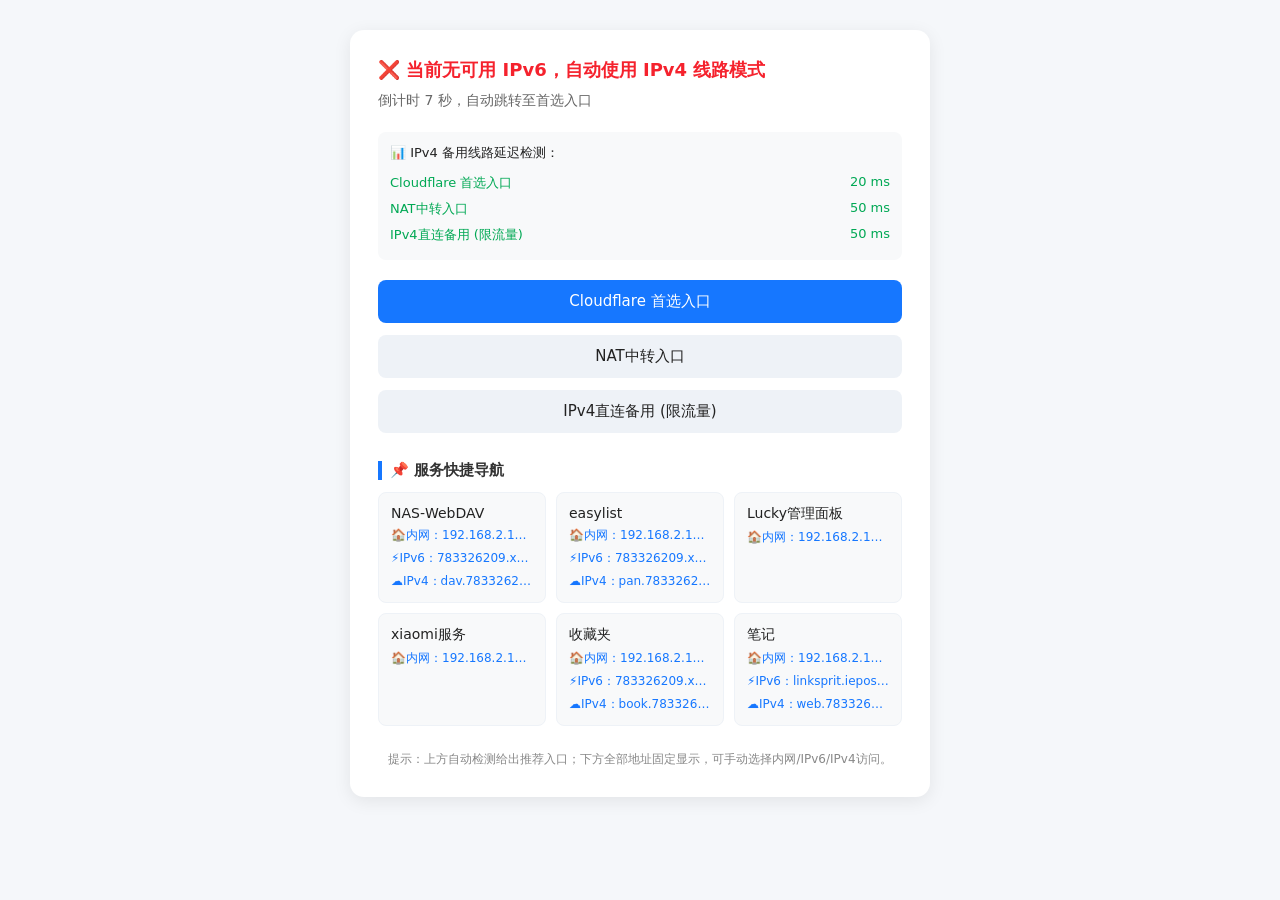
==== commit f7ae610d: "Update index.html" ====
--- a/index.html
+++ b/index.html
@@ -30,7 +30,6 @@
 button.btn-switch{background:#fff0f6;color:#c41d7f;border:1px dashed #ffadd2;}
 button.btn-switch:hover{background:#ffd6e7;}
 .section-title{margin-top:28px;margin-bottom:12px;font-size:15px;font-weight:600;color:#333;border-left:4px solid #1677ff;padding-left:8px;}
-/* 静态表格按钮布局 */
 .services-table{display:grid;grid-template-columns:repeat(auto-fill, minmax(160px, 1fr));gap:10px;}
 .service-item{display:flex;flex-direction:column;padding:12px;background:#f8f9fa;border:1px solid #eef2f7;border-radius:8px;gap:6px;}
 .service-title{font-size:14px;font-weight:500;}
@@ -49,7 +48,7 @@
 </div>
 <div id="btnGroup" class="btns"></div>
 
-<!-- 下方【服务快捷导航】完全静态写死，不受JS切换影响 -->
+<!-- 下方静态固定导航，完全不受JS逻辑控制 -->
 <div class="section-title">📌 服务快捷导航</div>
 <div class="services-table">
     <div class="service-item">
@@ -87,11 +86,10 @@
 </div>
 
 <div class="tip-note">
-提示：上方为自动检测首选入口；下方服务导航固定展示内网 / IPv6 / IPv4 全部地址，可手动选择访问。
+提示：上方自动检测给出推荐入口；下方全部地址固定显示，可手动选择内网/IPv6/IPv4访问。
 </div>
 </div>
 <script>
-// 1.主入口线路（保持原样不变）
 const LINKS = {
     ipv6Yes: [
         { name: "easylist (IPv6直连)", url: "http://783326209.xyz:1524" },
@@ -104,17 +102,20 @@
     ]
 };
 
-const DETECT_TIMEOUT = 1200;
+const DETECT_TIMEOUT = 1800;
 const AUTO_COUNT = 8;
 let timerInstance = null;
 let isDetectedIPv6 = false;
 
-// IPv6检测
 function checkSingleIPv6(url, timeout) {
-    return new Promise((resolve, reject) => {
+    return new Promise((resolve) => {
         const img = new Image();
-        const timer = setTimeout(() => { img.src = ""; reject(); }, timeout);
-        img.onload = img.onerror = () => { clearTimeout(timer); resolve(true); };
+        let done = false;
+        const timer = setTimeout(() => {
+            if(!done){ done=true; img.src=""; resolve(false); }
+        }, timeout);
+        img.onload = () => { if(!done){ done=true; clearTimeout(timer); resolve(true); } };
+        img.onerror = () => { if(!done){ done=true; clearTimeout(timer); resolve(false); } };
         img.src = url + "?t=" + Date.now();
     });
 }
@@ -124,15 +125,11 @@
         "https://v6.ipv6-test.de/img/empty.gif",
         "https://ipv6.test-ipv6.com/images-idx/00.gif"
     ];
-    try {
-        await Promise.any(nodes.map(url => checkSingleIPv6(url, DETECT_TIMEOUT)));
-        return true;
-    } catch {
-        return false;
-    }
-}
-
-// 线路延迟测速
+    const tasks = nodes.map(u=>checkSingleIPv6(u, DETECT_TIMEOUT));
+    const results = await Promise.all(tasks);
+    return results.some(r=>r===true);
+}
+
 function testUrlLatency(targetUrl, timeout = 1800) {
     return new Promise((resolve) => {
         const start = performance.now();
@@ -176,7 +173,6 @@
     });
 }
 
-// 渲染顶部入口按钮
 function renderButtons(list, activeMode) {
     const box = document.getElementById("btnGroup");
     box.innerHTML = "";
@@ -201,7 +197,6 @@
     }
 }
 
-// 倒计时
 function startCountdown(sec, callback){
     if (timerInstance) clearInterval(timerInstance);
     let t = sec;
@@ -218,13 +213,14 @@
     }, 1000);
 }
 
-// 切换v4/v6模式
 function switchMode(targetMode) {
     const statusEl = document.getElementById("statusText");
     const pingBox = document.getElementById("pingBox");
+    pingBox.style.display = "none";
     if (targetMode === 'v4') {
         statusEl.className = "status no";
-        statusEl.innerText = "🔀 已手动切换至 IPv4 线路模式";
+        // 区分：自动检测无v4 和 用户手动切换，修改文字！
+        statusEl.innerText = "❌ 当前无可用 IPv6，自动使用 IPv4 线路模式";
         renderButtons(LINKS.ipv6No, 'v4');
         checkIPv4Latencies();
         startCountdown(AUTO_COUNT, () => {
@@ -233,7 +229,6 @@
     } else {
         statusEl.className = "status ok";
         statusEl.innerText = "✅ 当前为 IPv6 高速线路模式";
-        pingBox.style.display = "none";
         renderButtons(LINKS.ipv6Yes, 'v6');
         startCountdown(AUTO_COUNT, () => {
             location.assign(LINKS.ipv6Yes[0].url);
@@ -241,15 +236,11 @@
     }
 }
 
-// 主入口
 (async function main(){
-    const statusEl = document.getElementById("statusText");
     isDetectedIPv6 = await detectIPv6();
     if (isDetectedIPv6) {
         switchMode('v6');
     } else {
-        statusEl.className = "status no";
-        statusEl.innerText = "❌ 当前无可用 IPv6，已自动切换至 Cloudflare 节点";
         switchMode('v4');
     }
 })();
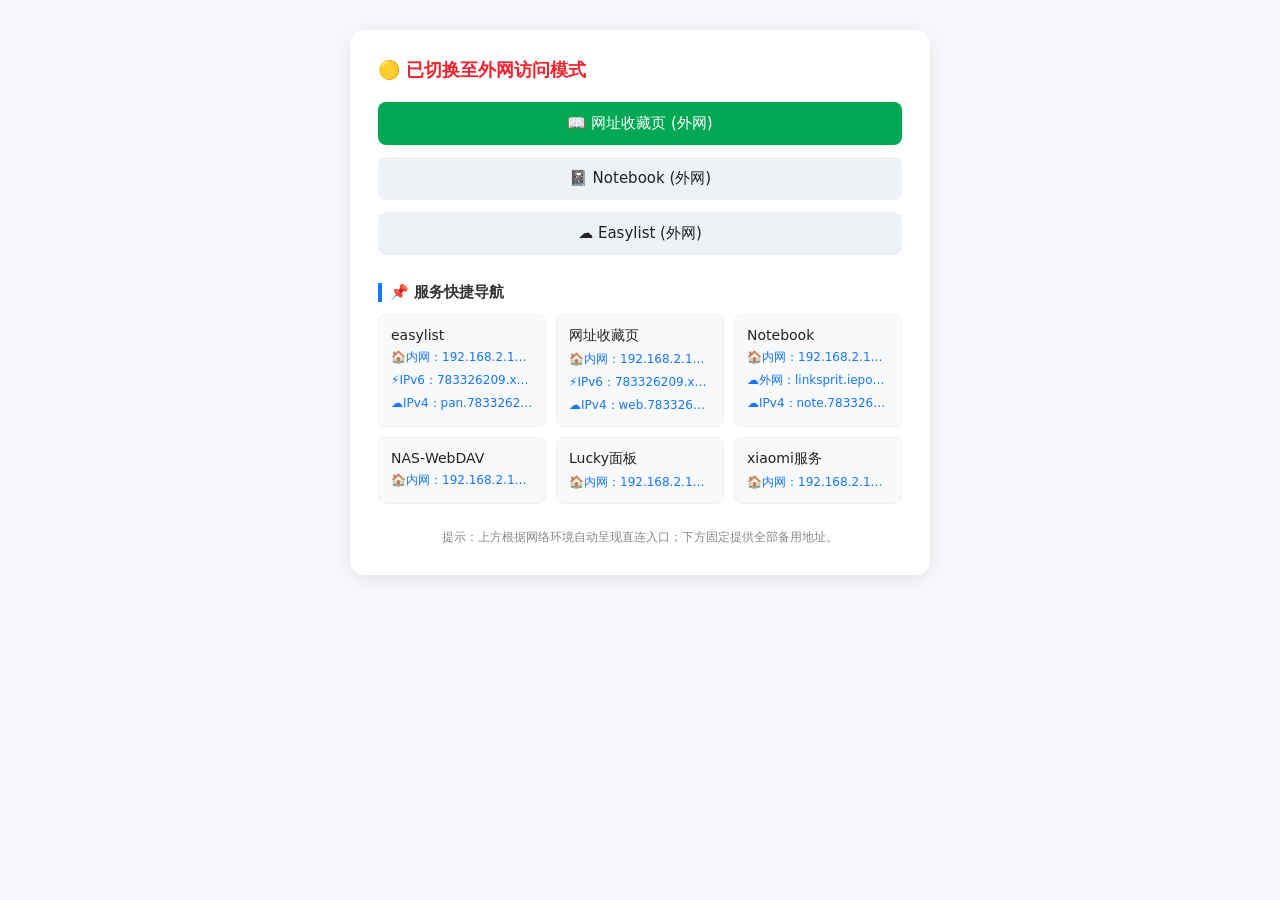
==== commit eed2a0c3: "Update index.html" ====
--- a/index.html
+++ b/index.html
@@ -5,30 +5,22 @@
 <meta name="viewport" content="width=device-width, initial-scale=1.0">
 <title>网络入口智能选择</title>
 <link rel="dns-prefetch" href="//pan.783326209.xyz">
-<link rel="dns-prefetch" href="//783326209.xyz">
-<link rel="dns-prefetch" href="//nat77.yyboxdns.com">
+<link rel="dns-prefetch" href="//web.783326209.xyz">
 <link rel="dns-prefetch" href="//linksprit.iepose.cn">
 <style>
 *{box-sizing:border-box;margin:0;padding:0;}
 body{font-family:system-ui,-apple-system,Segoe UI,Roboto,sans-serif;padding:30px 16px;background:#f5f7fa;color:#222;min-height:100vh;display:flex;flex-direction:column;align-items:center;}
 .container{max-width:580px;width:100%;background:#fff;padding:28px;border-radius:14px;box-shadow:0 4px 18px rgba(0,0,0,0.08);}
-.status{font-size:18px;margin-bottom:10px;font-weight:600;}
+.status{font-size:18px;margin-bottom:20px;font-weight:600;}
 .ok{color:#00a854;}
 .no{color:#f5222d;}
 .detecting{color:#1677ff;}
-.countdown{font-size:14px;color:#666;margin-bottom:20px;min-height:20px;}
-.ping-box{margin-bottom:20px;padding:12px;background:#f8f9fa;border-radius:8px;font-size:13px;display:none;}
-.ping-box ul{list-style:none;margin-top:8px;}
-.ping-box li{display:flex;justify-content:space-between;padding:4px 0;color:#555;}
-.ping-box li.fast{color:#00a854;}
 .btns{display:flex;flex-direction:column;gap:12px;}
-a.btn, button.btn{display:block;width:100%;text-align:center;padding:12px 16px;border-radius:8px;text-decoration:none;font-size:15px;font-weight:500;transition:0.2s;border:none;cursor:pointer;}
-a.btn-primary{background:#1677ff;color:#fff;}
-a.btn-primary:hover{background:#0958d9;}
-a.btn-secondary, button.btn-secondary{background:#eef2f7;color:#222;}
-a.btn-secondary:hover, button.btn-secondary:hover{background:#dde3ec;}
-button.btn-switch{background:#fff0f6;color:#c41d7f;border:1px dashed #ffadd2;}
-button.btn-switch:hover{background:#ffd6e7;}
+a.btn{display:block;width:100%;text-align:center;padding:12px 16px;border-radius:8px;text-decoration:none;font-size:15px;font-weight:500;transition:0.2s;border:none;cursor:pointer;}
+a.btn-primary{background:#00a854;color:#fff;}
+a.btn-primary:hover{background:#008743;}
+a.btn-secondary{background:#eef2f7;color:#222;}
+a.btn-secondary:hover{background:#dde3ec;}
 .section-title{margin-top:28px;margin-bottom:12px;font-size:15px;font-weight:600;color:#333;border-left:4px solid #1677ff;padding-left:8px;}
 .services-table{display:grid;grid-template-columns:repeat(auto-fill, minmax(160px, 1fr));gap:10px;}
 .service-item{display:flex;flex-direction:column;padding:12px;background:#f8f9fa;border:1px solid #eef2f7;border-radius:8px;gap:6px;}
@@ -40,140 +32,86 @@
 </head>
 <body>
 <div class="container">
-<div id="statusText" class="status detecting">⚡ 正在检测网络环境…</div>
-<div id="cdText" class="countdown"></div>
-<div id="pingBox" class="ping-box">
-  <div>📊 IPv4 备用线路延迟检测：</div>
-  <ul id="pingList"></ul>
-</div>
+<div id="statusText" class="status detecting">⚡ 正在极速判定网络环境…</div>
 <div id="btnGroup" class="btns"></div>
 
-<!-- 下方静态固定导航，完全不受JS逻辑控制 -->
 <div class="section-title">📌 服务快捷导航</div>
 <div class="services-table">
-    <div class="service-item">
-        <div class="service-title">NAS‑WebDAV</div>
-        <a target="_blank" href="http://192.168.2.105:5005">🏠内网：192.168.2.105:5005</a>
-        <a target="_blank" href="http://783326209.xyz:1505">⚡IPv6：783326209.xyz:1505</a>
-        <a target="_blank" href="http://dav.783326209.xyz">☁IPv4：dav.783326209.xyz</a>
-    </div>
     <div class="service-item">
         <div class="service-title">easylist</div>
         <a target="_blank" href="http://192.168.2.105:5244">🏠内网：192.168.2.105:5244</a>
         <a target="_blank" href="http://783326209.xyz:1524">⚡IPv6：783326209.xyz:1524</a>
-        <a target="_blank" href="http://pan.783326209.xyz">☁IPv4：pan.783326209.xyz</a>
+        <a target="_blank" href="https://pan.783326209.xyz">☁IPv4：pan.783326209.xyz</a>
     </div>
     <div class="service-item">
-        <div class="service-title">Lucky管理面板</div>
+        <div class="service-title">网址收藏页</div>
+        <a target="_blank" href="http://192.168.2.105:35092">🏠内网：192.168.2.105:35092</a>
+        <a target="_blank" href="http://783326209.xyz:1392">⚡IPv6：783326209.xyz:1392</a>
+        <a target="_blank" href="https://web.783326209.xyz">☁IPv4：web.783326209.xyz</a>
+    </div>
+    <div class="service-item">
+        <div class="service-title">Notebook</div>
+        <a target="_blank" href="http://192.168.2.105:35091">🏠内网：192.168.2.105:35091</a>
+        <a target="_blank" href="https://linksprit.iepose.cn/">☁外网：linksprit.iepose.cn</a>
+        <a target="_blank" href="https://web.783326209.xyz">☁IPv4：note.783326209.xyz</a>
+    </div>
+    <div class="service-item">
+        <div class="service-title">NAS‑WebDAV</div>
+        <a target="_blank" href="http://192.168.2.105:5005">🏠内网：192.168.2.105:5005</a>
+    </div>
+    <div class="service-item">
+        <div class="service-title">Lucky面板</div>
         <a target="_blank" href="http://192.168.2.105:16601/">🏠内网：192.168.2.105:16601</a>
     </div>
     <div class="service-item">
         <div class="service-title">xiaomi服务</div>
         <a target="_blank" href="http://192.168.2.105:35041/">🏠内网：192.168.2.105:35041</a>
     </div>
-    <div class="service-item">
-        <div class="service-title">收藏夹</div>
-        <a target="_blank" href="http://192.168.2.105:35092">🏠内网：192.168.2.105:35092</a>
-        <a target="_blank" href="http://783326209.xyz:1392">⚡IPv6：783326209.xyz:1392</a>
-        <a target="_blank" href="https://book.783326209.xyz">☁IPv4：book.783326209.xyz</a>
-    </div>
-    <div class="service-item">
-        <div class="service-title">笔记</div>
-        <a target="_blank" href="http://192.168.2.105:35092">🏠内网：192.168.2.105:35092</a>
-        <a target="_blank" href="http://linksprit.iepose.cn/">⚡IPv6：linksprit.iepose.cn</a>
-        <a target="_blank" href="https://web.783326209.xyz">☁IPv4：web.783326209.xyz</a>
-    </div>
+</div>
+<div class="tip-note">
+提示：上方根据网络环境自动呈现直连入口；下方固定提供全部备用地址。
+</div>
 </div>
 
-<div class="tip-note">
-提示：上方自动检测给出推荐入口；下方全部地址固定显示，可手动选择内网/IPv6/IPv4访问。
-</div>
-</div>
 <script>
 const LINKS = {
-    ipv6Yes: [
-        { name: "easylist (IPv6直连)", url: "http://783326209.xyz:1524" },
-        { name: "NAS‑WebDAV (IPv6直连)", url: "http://783326209.xyz:1505" }
+    lan: [
+        { name: "🏠 Easylist 内网直连", url: "http://192.168.2.105:5244" },
+        { name: "🏠 网址收藏页 内网直连", url: "http://192.168.2.105:35092" },
+        { name: "🏠 Notebook 内网直连", url: "http://192.168.2.105:35091" }
     ],
-    ipv6No: [
-        { name: "Cloudflare 首选入口", url: "https://pan.783326209.xyz/" },
-        { name: "NAT中转入口", url: "https://nat77.yyboxdns.com:11558" },
-        { name: "IPv4直连备用 (限流量)", url: "https://linksprit.iepose.cn/" }
+    wan: [
+        { name: "📖 网址收藏页 (外网)", url: "https://web.783326209.xyz" },
+        { name: "📓 Notebook (外网)", url: "https://linksprit.iepose.cn/" },
+        { name: "☁ Easylist (外网)", url: "https://pan.783326209.xyz/" }
     ]
 };
 
-const DETECT_TIMEOUT = 1800;
-const AUTO_COUNT = 8;
-let timerInstance = null;
-let isDetectedIPv6 = false;
+// 极速超时判断（800ms内无响应直接判定非内网，大幅提升页面打开速度）
+const LAN_DETECT_TIMEOUT = 800;
 
-function checkSingleIPv6(url, timeout) {
-    return new Promise((resolve) => {
-        const img = new Image();
+async function detectLanNetwork(){
+    const target = "http://192.168.2.105:5005/logo.png";
+    return new Promise((resolve)=>{
         let done = false;
-        const timer = setTimeout(() => {
-            if(!done){ done=true; img.src=""; resolve(false); }
-        }, timeout);
-        img.onload = () => { if(!done){ done=true; clearTimeout(timer); resolve(true); } };
-        img.onerror = () => { if(!done){ done=true; clearTimeout(timer); resolve(false); } };
-        img.src = url + "?t=" + Date.now();
+        const ctrl = new AbortController();
+        const t = setTimeout(()=>{
+            if(!done){ done=true; ctrl.abort(); resolve(false); }
+        }, LAN_DETECT_TIMEOUT);
+
+        fetch(target + "?_t="+Date.now(), {
+            method:"HEAD",
+            mode:"no-cors",
+            signal:ctrl.signal
+        }).then(()=>{
+            if(!done){ done=true; clearTimeout(t); resolve(true); }
+        }).catch(()=>{
+            if(!done){ done=true; clearTimeout(t); resolve(false); }
+        });
     });
 }
 
-async function detectIPv6() {
-    const nodes = [
-        "https://v6.ipv6-test.de/img/empty.gif",
-        "https://ipv6.test-ipv6.com/images-idx/00.gif"
-    ];
-    const tasks = nodes.map(u=>checkSingleIPv6(u, DETECT_TIMEOUT));
-    const results = await Promise.all(tasks);
-    return results.some(r=>r===true);
-}
-
-function testUrlLatency(targetUrl, timeout = 1800) {
-    return new Promise((resolve) => {
-        const start = performance.now();
-        const img = new Image();
-        let handled = false;
-        const timer = setTimeout(() => {
-            if (!handled) { handled = true; img.src = ""; resolve(Infinity); }
-        }, timeout);
-        img.onload = img.onerror = () => {
-            if (!handled) {
-                handled = true;
-                clearTimeout(timer);
-                resolve(Math.round(performance.now() - start));
-            }
-        };
-        try {
-            const urlObj = new URL(targetUrl);
-            img.src = `${urlObj.origin}/favicon.ico?t=${Date.now()}`;
-        } catch(e) {
-            img.src = targetUrl + "?t=" + Date.now();
-        }
-    });
-}
-
-async function checkIPv4Latencies() {
-    const box = document.getElementById("pingBox");
-    const listEl = document.getElementById("pingList");
-    box.style.display = "block";
-    const tasks = LINKS.ipv6No.map(async (item) => {
-        const latency = await testUrlLatency(item.url);
-        return { name: item.name, latency };
-    });
-    const results = await Promise.all(tasks);
-    listEl.innerHTML = "";
-    results.forEach((item) => {
-        const li = document.createElement("li");
-        const msText = item.latency === Infinity ? "超时" : `${item.latency} ms`;
-        if (item.latency < 200) li.className = "fast";
-        li.innerHTML = `<span>${item.name}</span><span>${msText}</span>`;
-        listEl.appendChild(li);
-    });
-}
-
-function renderButtons(list, activeMode) {
+function renderButtons(list) {
     const box = document.getElementById("btnGroup");
     box.innerHTML = "";
     list.forEach((item, idx) => {
@@ -183,66 +121,24 @@
         a.textContent = item.name;
         box.appendChild(a);
     });
-    if (isDetectedIPv6) {
-        const switchBtn = document.createElement("button");
-        switchBtn.className = "btn btn-switch";
-        if (activeMode === 'v6') {
-            switchBtn.textContent = "🔄 线路卡顿？点击手动切换至 IPv4 线路";
-            switchBtn.onclick = () => switchMode('v4');
-        } else {
-            switchBtn.textContent = "⚡ 点击切回 IPv6 高速线路";
-            switchBtn.onclick = () => switchMode('v6');
-        }
-        box.appendChild(switchBtn);
-    }
 }
 
-function startCountdown(sec, callback){
-    if (timerInstance) clearInterval(timerInstance);
-    let t = sec;
-    const el = document.getElementById("cdText");
-    el.innerText = `倒计时 ${t} 秒，自动跳转至首选入口`;
-    timerInstance = setInterval(() => {
-        t -= 1;
-        if (t < 0) {
-            clearInterval(timerInstance);
-            callback();
-        } else {
-            el.innerText = `倒计时 ${t} 秒，自动跳转至首选入口`;
-        }
-    }, 1000);
-}
-
-function switchMode(targetMode) {
+function applyMode(isLan) {
     const statusEl = document.getElementById("statusText");
-    const pingBox = document.getElementById("pingBox");
-    pingBox.style.display = "none";
-    if (targetMode === 'v4') {
+    if(isLan){
+        statusEl.className = "status ok";
+        statusEl.innerText = "🟢 已接入 192.168.2.x 内网环境";
+        renderButtons(LINKS.lan);
+    } else {
         statusEl.className = "status no";
-        // 区分：自动检测无v4 和 用户手动切换，修改文字！
-        statusEl.innerText = "❌ 当前无可用 IPv6，自动使用 IPv4 线路模式";
-        renderButtons(LINKS.ipv6No, 'v4');
-        checkIPv4Latencies();
-        startCountdown(AUTO_COUNT, () => {
-            location.assign(LINKS.ipv6No[0].url);
-        });
-    } else {
-        statusEl.className = "status ok";
-        statusEl.innerText = "✅ 当前为 IPv6 高速线路模式";
-        renderButtons(LINKS.ipv6Yes, 'v6');
-        startCountdown(AUTO_COUNT, () => {
-            location.assign(LINKS.ipv6Yes[0].url);
-        });
+        statusEl.innerText = "🟡 已切换至外网访问模式";
+        renderButtons(LINKS.wan);
     }
 }
 
 (async function main(){
-    isDetectedIPv6 = await detectIPv6();
-    if (isDetectedIPv6) {
-        switchMode('v6');
-    } else {
-        switchMode('v4');
-    }
+    const lanOk = await detectLanNetwork();
+    applyMode(lanOk);
 })();
 </script>
 </body>
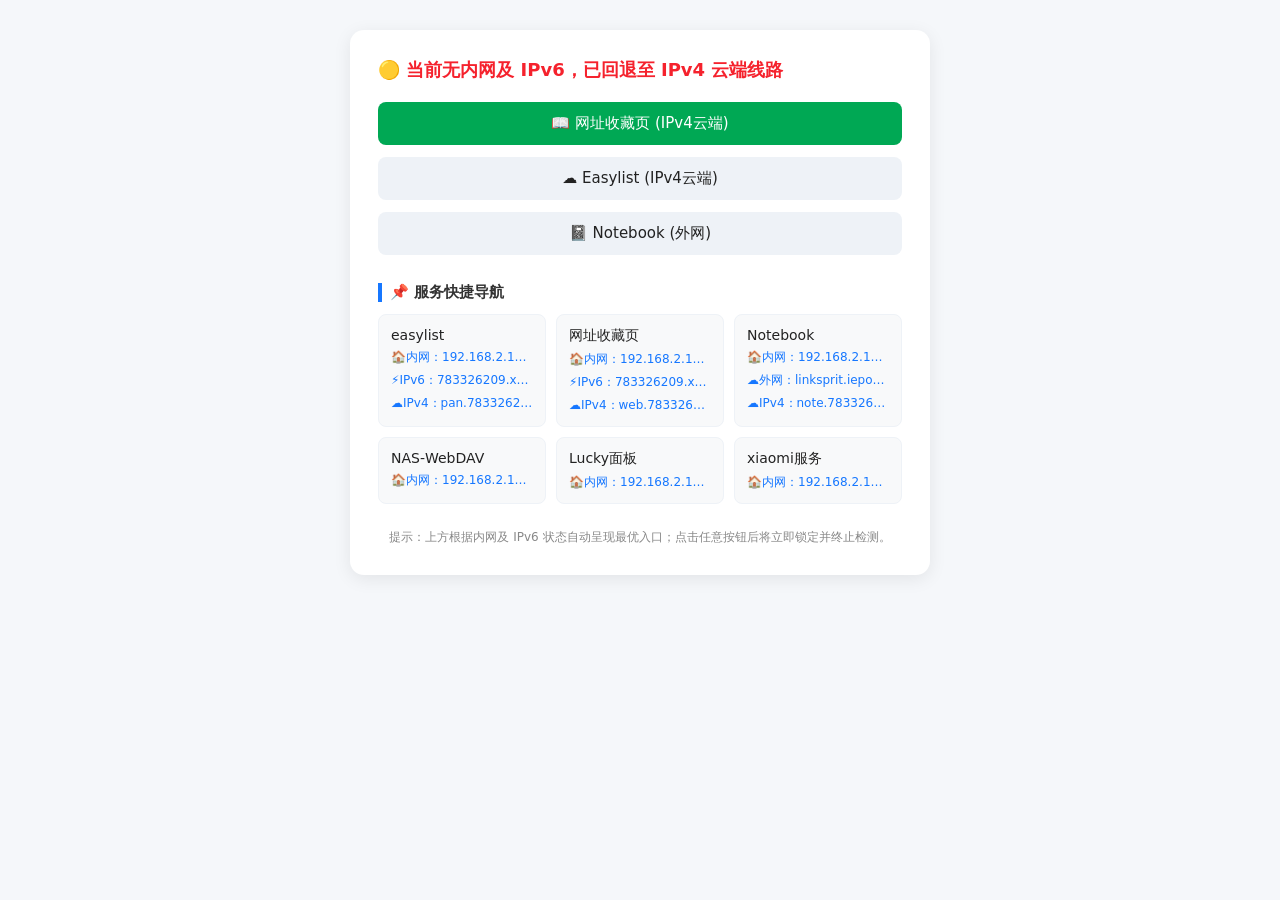
==== commit 6e335467: "Update index.html" ====
--- a/index.html
+++ b/index.html
@@ -7,6 +7,7 @@
 <link rel="dns-prefetch" href="//pan.783326209.xyz">
 <link rel="dns-prefetch" href="//web.783326209.xyz">
 <link rel="dns-prefetch" href="//linksprit.iepose.cn">
+<link rel="dns-prefetch" href="//783326209.xyz">
 <style>
 *{box-sizing:border-box;margin:0;padding:0;}
 body{font-family:system-ui,-apple-system,Segoe UI,Roboto,sans-serif;padding:30px 16px;background:#f5f7fa;color:#222;min-height:100vh;display:flex;flex-direction:column;align-items:center;}
@@ -32,7 +33,7 @@
 </head>
 <body>
 <div class="container">
-<div id="statusText" class="status detecting">⚡ 正在极速判定网络环境…</div>
+<div id="statusText" class="status detecting">⚡ 正在极速判定网络与 IPv6 环境…</div>
 <div id="btnGroup" class="btns"></div>
 
 <div class="section-title">📌 服务快捷导航</div>
@@ -69,49 +70,66 @@
     </div>
 </div>
 <div class="tip-note">
-提示：上方根据网络环境自动呈现直连入口；下方固定提供全部备用地址。
+提示：上方根据内网及 IPv6 状态自动呈现最优入口；点击任意按钮后将立即锁定并终止检测。
 </div>
 </div>
 
 <script>
+let hasUserNavigated = false; // 用户点击标记，用于终止后续异步检测回调
+
 const LINKS = {
     lan: [
         { name: "🏠 Easylist 内网直连", url: "http://192.168.2.105:5244" },
         { name: "🏠 网址收藏页 内网直连", url: "http://192.168.2.105:35092" },
         { name: "🏠 Notebook 内网直连", url: "http://192.168.2.105:35091" }
     ],
-    wan: [
-        { name: "📖 网址收藏页 (外网)", url: "https://web.783326209.xyz" },
-        { name: "📓 Notebook (外网)", url: "https://linksprit.iepose.cn/" },
-        { name: "☁ Easylist (外网)", url: "https://pan.783326209.xyz/" }
+    ipv6: [
+        { name: "⚡ 网址收藏页 (IPv6高速)", url: "http://783326209.xyz:1392" },
+        { name: "⚡ Easylist (IPv6高速)", url: "http://783326209.xyz:1524" },
+        { name: "📓 Notebook (外网)", url: "https://linksprit.iepose.cn/" }
+    ],
+    ipv4: [
+        { name: "📖 网址收藏页 (IPv4云端)", url: "https://web.783326209.xyz" },
+        { name: "☁ Easylist (IPv4云端)", url: "https://pan.783326209.xyz/" },
+        { name: "📓 Notebook (外网)", url: "https://linksprit.iepose.cn/" }
     ]
 };
 
-// 极速超时判断（800ms内无响应直接判定非内网，大幅提升页面打开速度）
-const LAN_DETECT_TIMEOUT = 800;
+const LAN_TIMEOUT = 800;
+const IPV6_TIMEOUT = 1200;
 
-async function detectLanNetwork(){
-    const target = "http://192.168.2.105:5005/logo.png";
+// 1. 极速内网检测
+async function detectLan(){
     return new Promise((resolve)=>{
         let done = false;
         const ctrl = new AbortController();
-        const t = setTimeout(()=>{
-            if(!done){ done=true; ctrl.abort(); resolve(false); }
-        }, LAN_DETECT_TIMEOUT);
-
-        fetch(target + "?_t="+Date.now(), {
-            method:"HEAD",
-            mode:"no-cors",
-            signal:ctrl.signal
-        }).then(()=>{
-            if(!done){ done=true; clearTimeout(t); resolve(true); }
-        }).catch(()=>{
-            if(!done){ done=true; clearTimeout(t); resolve(false); }
-        });
+        const t = setTimeout(()=>{ if(!done){ done=true; ctrl.abort(); resolve(false); } }, LAN_TIMEOUT);
+        fetch("http://192.168.2.105:5005/logo.png?_t="+Date.now(), { method:"HEAD", mode:"no-cors", signal:ctrl.signal })
+        .then(()=>{ if(!done){ done=true; clearTimeout(t); resolve(true); } })
+        .catch(()=>{ if(!done){ done=true; clearTimeout(t); resolve(false); } });
     });
 }
 
-function renderButtons(list) {
+// 2. IPv6 通断检测
+async function detectIPv6(){
+    return new Promise((resolve)=>{
+        const img = new Image();
+        let done = false;
+        const t = setTimeout(()=>{ if(!done){ done=true; img.src=""; resolve(false); } }, IPV6_TIMEOUT);
+        img.onload = () => { if(!done){ done=true; clearTimeout(t); resolve(true); } };
+        img.onerror = () => { if(!done){ done=true; clearTimeout(t); resolve(false); } };
+        img.src = "https://ipv6.test-ipv6.com/images-idx/00.gif?t=" + Date.now();
+    });
+}
+
+// 3. 渲染按钮并绑定拦截点击事件
+function renderButtons(list, modeDesc, statusClass) {
+    if (hasUserNavigated) return; // 若用户已手动点击跳转，直接放弃渲染覆盖
+    
+    const statusEl = document.getElementById("statusText");
+    statusEl.className = "status " + statusClass;
+    statusEl.innerText = modeDesc;
+
     const box = document.getElementById("btnGroup");
     box.innerHTML = "";
     list.forEach((item, idx) => {
@@ -119,26 +137,34 @@
         a.className = idx === 0 ? "btn btn-primary" : "btn btn-secondary";
         a.href = item.url;
         a.textContent = item.name;
+        // 用户点击时标记结束测试
+        a.onclick = () => {
+            hasUserNavigated = true;
+        };
         box.appendChild(a);
     });
 }
 
-function applyMode(isLan) {
-    const statusEl = document.getElementById("statusText");
-    if(isLan){
-        statusEl.className = "status ok";
-        statusEl.innerText = "🟢 已接入 192.168.2.x 内网环境";
-        renderButtons(LINKS.lan);
+// 主控异步流程
+(async function main(){
+    // 第一步：先测内网
+    const isLan = await detectLan();
+    if (hasUserNavigated) return;
+    
+    if (isLan) {
+        renderButtons(LINKS.lan, "🟢 已接入 192.168.2.x 内网环境", "ok");
+        return;
+    }
+
+    // 第二步：内网不通，接着测试 IPv6 通断
+    const isIpv6 = await detectIPv6();
+    if (hasUserNavigated) return;
+
+    if (isIpv6) {
+        renderButtons(LINKS.ipv6, "🚀 当前网络支持 IPv6，已切换至高速直连", "ok");
     } else {
-        statusEl.className = "status no";
-        statusEl.innerText = "🟡 已切换至外网访问模式";
-        renderButtons(LINKS.wan);
+        renderButtons(LINKS.ipv4, "🟡 当前无内网及 IPv6，已回退至 IPv4 云端线路", "no");
     }
-}
-
-(async function main(){
-    const lanOk = await detectLanNetwork();
-    applyMode(lanOk);
 })();
 </script>
 </body>
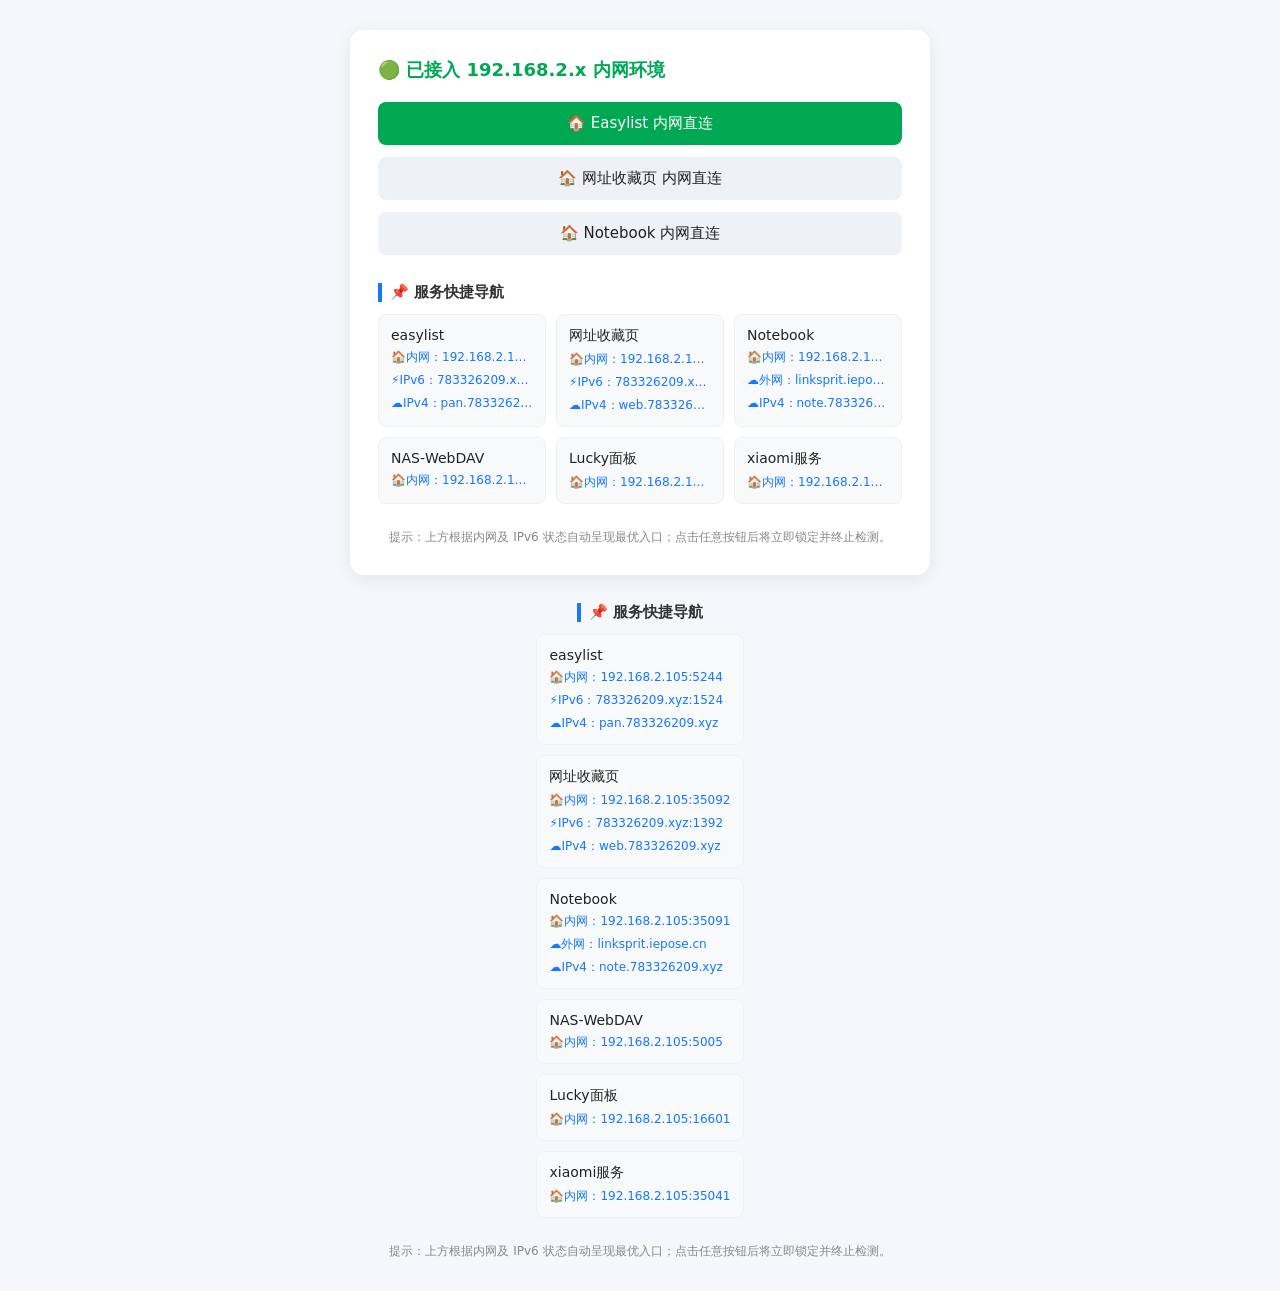
==== commit 158ade0e: "Update index.html" ====
--- a/index.html
+++ b/index.html
@@ -75,7 +75,7 @@
 </div>
 
 <script>
-let hasUserNavigated = false; // 用户点击标记，用于终止后续异步检测回调
+let hasUserNavigated = false; 
 
 const LINKS = {
     lan: [
@@ -95,6 +95,154 @@
     ]
 };
 
+const LAN_TIMEOUT = 600; // 移动端优化：内网响应极快，600ms 足矣
+const IPV6_TIMEOUT = 1200;
+
+// 1. 极速内网检测（使用 Image 探针替代 Fetch，完美兼容移动端 Safari/Chrome）
+function detectLan(){
+    return new Promise((resolve)=>{
+        let done = false;
+        const img = new Image();
+        
+        const timer = setTimeout(() => {
+            if (!done) {
+                done = true;
+                img.src = "";
+                resolve(false);
+            }
+        }, LAN_TIMEOUT);
+
+        // 只要能连接上目标 IP 并收到响应（哪怕返回 404/403 触发 onerror），均判定为内网通
+        img.onload = img.onerror = () => {
+            if (!done) {
+                done = true;
+                clearTimeout(timer);
+                resolve(true);
+            }
+        };
+
+        // 探测内网存在响应的端口/资源
+        img.src = "http://192.168.2.105:5005/logo.png?_t=" + Date.now();
+    });
+}
+
+// 2. IPv6 通断检测
+async function detectIPv6(){
+    return new Promise((resolve)=>{
+        const img = new Image();
+        let done = false;
+        const t = setTimeout(()=>{ if(!done){ done=true; img.src=""; resolve(false); } }, IPV6_TIMEOUT);
+        img.onload = () => { if(!done){ done=true; clearTimeout(t); resolve(true); } };
+        img.onerror = () => { if(!done){ done=true; clearTimeout(t); resolve(false); } };
+        img.src = "https://ipv6.test-ipv6.com/images-idx/00.gif?t=" + Date.now();
+    });
+}
+
+// 3. 渲染按钮
+function renderButtons(list, modeDesc, statusClass) {
+    if (hasUserNavigated) return;
+    
+    const statusEl = document.getElementById("statusText");
+    statusEl.className = "status " + statusClass;
+    statusEl.innerText = modeDesc;
+
+    const box = document.getElementById("btnGroup");
+    box.innerHTML = "";
+    list.forEach((item, idx) => {
+        const a = document.createElement("a");
+        a.className = idx === 0 ? "btn btn-primary" : "btn btn-secondary";
+        a.href = item.url;
+        a.textContent = item.name;
+        a.onclick = () => {
+            hasUserNavigated = true;
+        };
+        box.appendChild(a);
+    });
+}
+
+// 主流程控制
+(async function main(){
+    const isLan = await detectLan();
+    if (hasUserNavigated) return;
+    
+    if (isLan) {
+        renderButtons(LINKS.lan, "🟢 已接入 192.168.2.x 内网环境", "ok");
+        return;
+    }
+
+    const isIpv6 = await detectIPv6();
+    if (hasUserNavigated) return;
+
+    if (isIpv6) {
+        renderButtons(LINKS.ipv6, "🚀 当前网络支持 IPv6，已切换至高速直连", "ok");
+    } else {
+        renderButtons(LINKS.ipv4, "🟡 当前无内网及 IPv6，已回退至 IPv4 云端线路", "no");
+    }
+})();
+</script>
+</body>
+</html>
+<div id="btnGroup" class="btns"></div>
+
+<div class="section-title">📌 服务快捷导航</div>
+<div class="services-table">
+    <div class="service-item">
+        <div class="service-title">easylist</div>
+        <a target="_blank" href="http://192.168.2.105:5244">🏠内网：192.168.2.105:5244</a>
+        <a target="_blank" href="http://783326209.xyz:1524">⚡IPv6：783326209.xyz:1524</a>
+        <a target="_blank" href="https://pan.783326209.xyz">☁IPv4：pan.783326209.xyz</a>
+    </div>
+    <div class="service-item">
+        <div class="service-title">网址收藏页</div>
+        <a target="_blank" href="http://192.168.2.105:35092">🏠内网：192.168.2.105:35092</a>
+        <a target="_blank" href="http://783326209.xyz:1392">⚡IPv6：783326209.xyz:1392</a>
+        <a target="_blank" href="https://web.783326209.xyz">☁IPv4：web.783326209.xyz</a>
+    </div>
+    <div class="service-item">
+        <div class="service-title">Notebook</div>
+        <a target="_blank" href="http://192.168.2.105:35091">🏠内网：192.168.2.105:35091</a>
+        <a target="_blank" href="https://linksprit.iepose.cn/">☁外网：linksprit.iepose.cn</a>
+        <a target="_blank" href="https://web.783326209.xyz">☁IPv4：note.783326209.xyz</a>
+    </div>
+    <div class="service-item">
+        <div class="service-title">NAS‑WebDAV</div>
+        <a target="_blank" href="http://192.168.2.105:5005">🏠内网：192.168.2.105:5005</a>
+    </div>
+    <div class="service-item">
+        <div class="service-title">Lucky面板</div>
+        <a target="_blank" href="http://192.168.2.105:16601/">🏠内网：192.168.2.105:16601</a>
+    </div>
+    <div class="service-item">
+        <div class="service-title">xiaomi服务</div>
+        <a target="_blank" href="http://192.168.2.105:35041/">🏠内网：192.168.2.105:35041</a>
+    </div>
+</div>
+<div class="tip-note">
+提示：上方根据内网及 IPv6 状态自动呈现最优入口；点击任意按钮后将立即锁定并终止检测。
+</div>
+</div>
+
+<script>
+let hasUserNavigated = false; // 用户点击标记，用于终止后续异步检测回调
+
+const LINKS = {
+    lan: [
+        { name: "🏠 Easylist 内网直连", url: "http://192.168.2.105:5244" },
+        { name: "🏠 网址收藏页 内网直连", url: "http://192.168.2.105:35092" },
+        { name: "🏠 Notebook 内网直连", url: "http://192.168.2.105:35091" }
+    ],
+    ipv6: [
+        { name: "⚡ 网址收藏页 (IPv6高速)", url: "http://783326209.xyz:1392" },
+        { name: "⚡ Easylist (IPv6高速)", url: "http://783326209.xyz:1524" },
+        { name: "📓 Notebook (外网)", url: "https://linksprit.iepose.cn/" }
+    ],
+    ipv4: [
+        { name: "📖 网址收藏页 (IPv4云端)", url: "https://web.783326209.xyz" },
+        { name: "☁ Easylist (IPv4云端)", url: "https://pan.783326209.xyz/" },
+        { name: "📓 Notebook (外网)", url: "https://linksprit.iepose.cn/" }
+    ]
+};
+
 const LAN_TIMEOUT = 800;
 const IPV6_TIMEOUT = 1200;
 
